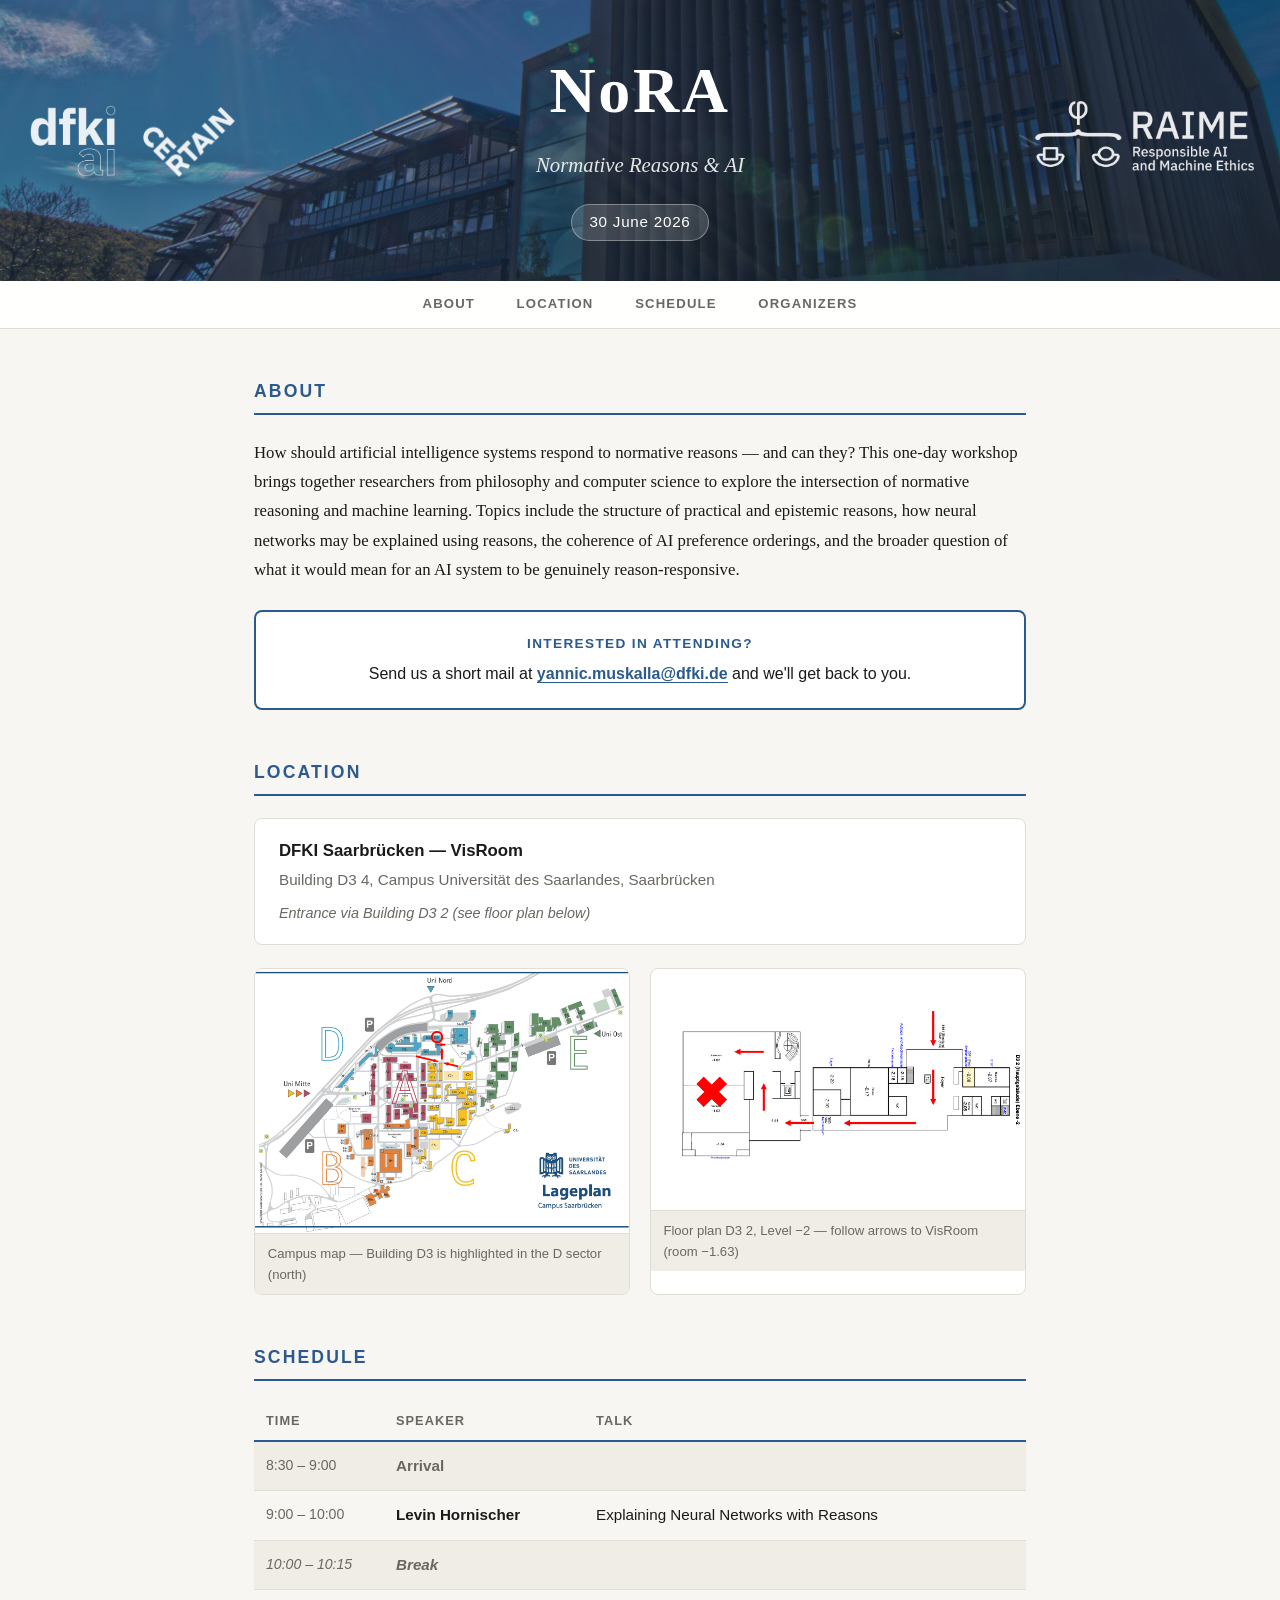
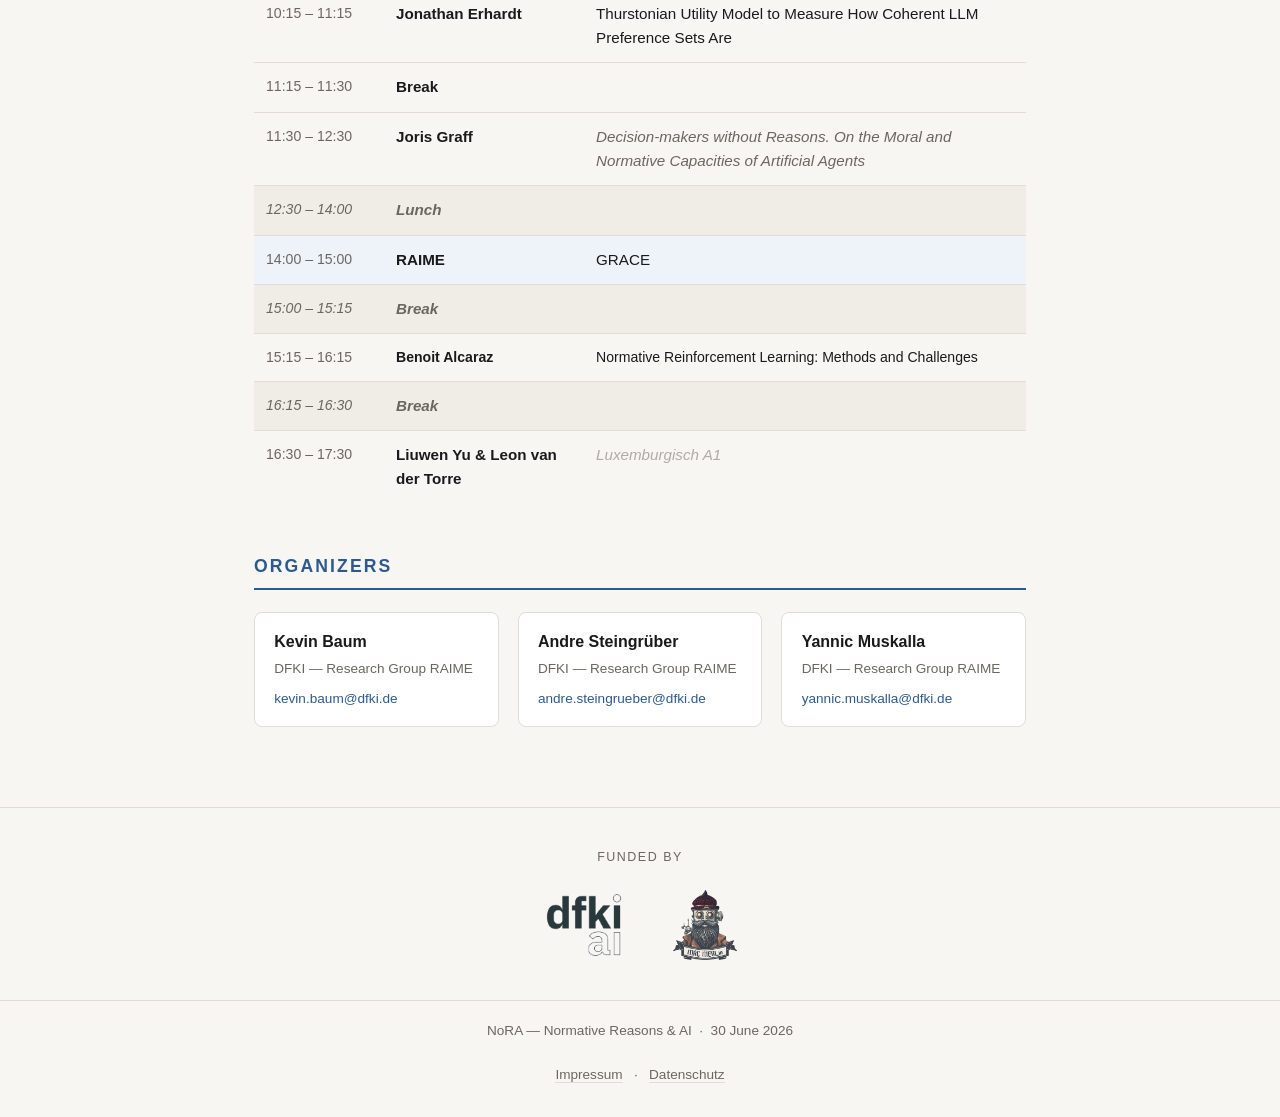
==== Nora.html @ 4bc228e4 "updated schedule" ====
<!DOCTYPE html>
<html lang="en">
<head>
  <meta charset="UTF-8" />
  <meta name="viewport" content="width=device-width, initial-scale=1.0" />
  <title>NoRA — Normative Reasons & AI</title>
  <style>
    :root {
      --bg:       #f7f6f2;
      --surface:  #ffffff;
      --border:   #e0ddd6;
      --accent:   #2d5a8e;
      --accent2:  #4a7fb5;
      --text:     #1a1a1a;
      --muted:    #6b6760;
      --break-bg: #f0ede6;
      --talk-bg:  #ffffff;
      --special-bg: #eef3f9;
    }

    * { box-sizing: border-box; margin: 0; padding: 0; }

    html, body {
      max-width: 100%;
      overflow-x: hidden;
    }

    body {
      font-family: 'Georgia', serif;
      background: var(--bg);
      color: var(--text);
      line-height: 1.6;
    }

    /* ── Header ── */
    header {
      background: linear-gradient(rgba(20,40,65,0.45), rgba(20,40,65,0.45)),
                  url('DFKI_building.jpg') center/cover no-repeat;
      color: #fff;
      padding: 2.5rem 160px;
      text-align: center;
      display: flex;
      align-items: center;
      justify-content: center;
      position: relative;
      min-height: 220px;
    }

    .header-center {
      display: flex;
      flex-direction: column;
      align-items: center;
    }

    .header-logo {
      position: absolute;
      top: 0;
      bottom: 0;
      display: flex;
      align-items: center;
    }

    .header-logo-left  { left: 1.6rem; }
    .header-logo-right { right: 1.6rem; }

    .header-logo img {
      height: 80px;
      width: auto;
      object-fit: contain;
      filter: brightness(0) invert(1);
      opacity: 0.9;
    }

    @media (max-width: 640px) {
      header { padding: 5rem 1rem 2rem; flex-direction: column; min-height: unset; }
      .header-logo { position: static; margin-bottom: 0.5rem; }
      .header-logo img { height: 44px; }
    }

    header .nora {
      font-size: clamp(2.4rem, 6vw, 4rem);
      font-weight: 700;
      letter-spacing: 0.04em;
      margin-bottom: 0.35rem;
    }

    header .subtitle {
      font-size: clamp(1rem, 2.5vw, 1.3rem);
      font-weight: 400;
      opacity: 0.88;
      font-style: italic;
    }

    header .date-badge {
      display: inline-block;
      margin-top: 1.4rem;
      background: rgba(255,255,255,0.15);
      border: 1px solid rgba(255,255,255,0.35);
      border-radius: 2rem;
      padding: 0.35rem 1.1rem;
      font-size: 0.95rem;
      letter-spacing: 0.05em;
      font-family: 'Helvetica Neue', sans-serif;
    }

    /* ── Layout ── */
    main {
      max-width: 820px;
      margin: 0 auto;
      padding: 3rem 1.5rem 5rem;
      display: flex;
      flex-direction: column;
      gap: 3rem;
    }

    /* ── Sections ── */
    section h2 {
      font-size: 1.1rem;
      font-family: 'Helvetica Neue', Arial, sans-serif;
      font-weight: 600;
      text-transform: uppercase;
      letter-spacing: 0.12em;
      color: var(--accent);
      border-bottom: 2px solid var(--accent);
      padding-bottom: 0.5rem;
      margin-bottom: 1.4rem;
    }

    /* ── Abstract ── */
    .abstract p {
      font-size: 1.05rem;
      color: var(--text);
      line-height: 1.75;
    }

    .attend-note {
      margin-top: 1.6rem;
      padding: 1.3rem 1.6rem;
      background: var(--surface);
      border: 2px solid var(--accent);
      border-radius: 8px;
      font-family: 'Helvetica Neue', Arial, sans-serif;
      color: var(--text);
      text-align: center;
    }

    .attend-note .attend-heading {
      font-size: 0.85rem;
      font-weight: 700;
      text-transform: uppercase;
      letter-spacing: 0.1em;
      color: var(--accent);
      margin-bottom: 0.4rem;
    }

    .attend-note p {
      font-size: 1rem;
      line-height: 1.6;
      color: var(--text);
    }

    .attend-note a {
      color: var(--accent);
      text-decoration: none;
      font-weight: 600;
      border-bottom: 1px solid var(--accent);
      transition: opacity 0.15s;
    }

    .attend-note a:hover { opacity: 0.7; }

    /* ── Location ── */
    .location-block {
      background: var(--surface);
      border: 1px solid var(--border);
      border-radius: 8px;
      padding: 1.2rem 1.5rem;
      font-family: 'Helvetica Neue', Arial, sans-serif;
      font-size: 1rem;
      color: var(--text);
    }

    .location-block .venue-name {
      font-weight: 600;
      font-size: 1.05rem;
    }

    .location-block .venue-detail {
      color: var(--muted);
      margin-top: 0.2rem;
      font-size: 0.95rem;
    }

    .location-block .venue-note {
      margin-top: 0.6rem;
      color: var(--muted);
      font-size: 0.9rem;
      font-style: italic;
    }

    .maps-grid {
      display: grid;
      grid-template-columns: 1fr 1fr;
      gap: 1.2rem;
      margin-top: 1.4rem;
    }

    @media (max-width: 600px) {
      .maps-grid { grid-template-columns: 1fr; }
    }

    .map-card {
      border: 1px solid var(--border);
      border-radius: 8px;
      overflow: hidden;
      background: var(--surface);
    }

    .map-card img {
      width: 100%;
      height: auto;
      display: block;
    }

    .map-card .map-caption {
      padding: 0.55rem 0.8rem;
      font-family: 'Helvetica Neue', Arial, sans-serif;
      font-size: 0.82rem;
      color: var(--muted);
      border-top: 1px solid var(--border);
      background: var(--break-bg);
    }

    .map-card img { cursor: zoom-in; }

    /* ── Lightbox ── */
    #lightbox {
      display: none;
      position: fixed;
      inset: 0;
      background: rgba(0,0,0,0.85);
      z-index: 1000;
      align-items: center;
      justify-content: center;
      cursor: zoom-out;
    }

    #lightbox.open { display: flex; }

    #lightbox img {
      max-width: 94vw;
      max-height: 92vh;
      object-fit: contain;
      border-radius: 6px;
      box-shadow: 0 8px 40px rgba(0,0,0,0.6);
      cursor: default;
    }

    #lightbox-close {
      position: fixed;
      top: 1rem;
      right: 1.2rem;
      color: #fff;
      font-size: 2rem;
      line-height: 1;
      cursor: pointer;
      user-select: none;
      opacity: 0.8;
      font-family: sans-serif;
    }

    #lightbox-close:hover { opacity: 1; }

    /* ── Schedule ── */
    .schedule-wrapper {
      overflow-x: auto;
      -webkit-overflow-scrolling: touch;
    }

    .schedule-table {
      width: 100%;
      min-width: 480px;
      border-collapse: collapse;
      font-family: 'Helvetica Neue', Arial, sans-serif;
      font-size: 0.95rem;
    }

    .schedule-table thead tr {
      border-bottom: 2px solid var(--accent);
    }

    .schedule-table thead th {
      text-align: left;
      padding: 0.5rem 0.75rem;
      font-size: 0.8rem;
      text-transform: uppercase;
      letter-spacing: 0.08em;
      color: var(--muted);
      font-weight: 600;
    }

    .schedule-table tbody tr {
      border-bottom: 1px solid var(--border);
      transition: background 0.15s;
    }

    .schedule-table tbody tr:last-child {
      border-bottom: none;
    }

    .schedule-table td {
      padding: 0.75rem 0.75rem;
      vertical-align: top;
    }

    .col-time {
      white-space: nowrap;
      color: var(--muted);
      font-size: 0.88rem;
      width: 130px;
      padding-top: 0.85rem;
    }

    .col-speaker {
      width: 200px;
      font-weight: 600;
      color: var(--text);
    }

    .col-title {
      color: var(--text);
    }

    .col-title em {
      color: var(--muted);
      font-style: italic;
    }

    /* row types */
    tr.row-arrival td   { background: var(--break-bg); color: var(--muted); }
    tr.row-break td     { background: var(--break-bg); color: var(--muted); font-style: italic; }
    tr.row-lunch td     { background: var(--break-bg); color: var(--muted); font-style: italic; }
    tr.row-special td   { background: var(--special-bg); }
    tr.row-tba .col-title em { color: #b0aca5; }

    /* ── Organizers ── */
    .organizers-grid {
      display: flex;
      gap: 1.2rem;
      flex-wrap: wrap;
    }

    .organizer-card {
      flex: 1;
      min-width: 180px;
      background: var(--surface);
      border: 1px solid var(--border);
      border-radius: 8px;
      padding: 1rem 1.2rem;
      font-family: 'Helvetica Neue', Arial, sans-serif;
    }

    .organizer-card .org-name {
      font-weight: 600;
      font-size: 1rem;
      color: var(--text);
    }

    .organizer-card .org-affiliation {
      font-size: 0.85rem;
      color: var(--muted);
      margin-top: 0.2rem;
    }

    .organizer-card .org-email {
      font-size: 0.85rem;
      margin-top: 0.5rem;
    }

    .organizer-card .org-email a {
      color: var(--accent);
      text-decoration: none;
      border-bottom: 1px solid transparent;
      transition: border-color 0.15s;
    }

    .organizer-card .org-email a:hover {
      border-color: var(--accent);
    }

    /* ── Nav ── */
    nav {
      position: sticky;
      top: 0;
      z-index: 100;
      background: rgba(255,255,255,0.92);
      backdrop-filter: blur(8px);
      border-bottom: 1px solid var(--border);
      display: flex;
      justify-content: center;
      gap: 0;
      font-family: 'Helvetica Neue', Arial, sans-serif;
      overflow-x: auto;
      -webkit-overflow-scrolling: touch;
      scrollbar-width: none;
    }

    nav::-webkit-scrollbar { display: none; }

    nav a {
      display: inline-block;
      padding: 0.75rem 1.3rem;
      font-size: 0.82rem;
      font-weight: 600;
      text-transform: uppercase;
      letter-spacing: 0.09em;
      color: var(--muted);
      text-decoration: none;
      border-bottom: 2px solid transparent;
      transition: color 0.15s, border-color 0.15s;
    }

    nav a:hover,
    nav a.active {
      color: var(--accent);
      border-bottom-color: var(--accent);
    }

    /* ── Funding ── */
    .funding {
      border-top: 1px solid var(--border);
      padding: 2.5rem 1.5rem;
      text-align: center;
      font-family: 'Helvetica Neue', Arial, sans-serif;
    }

    .funding .funding-label {
      font-size: 0.78rem;
      text-transform: uppercase;
      letter-spacing: 0.12em;
      color: var(--muted);
      margin-bottom: 1.4rem;
    }

    .funding-logos {
      display: flex;
      align-items: center;
      justify-content: center;
      gap: 3rem;
      flex-wrap: wrap;
    }

    .funding-logos img {
      height: 70px;
      width: auto;
      object-fit: contain;
      opacity: 0.85;
      transition: opacity 0.2s;
    }

    .funding-logos img:hover { opacity: 1; }

    /* ── Footer ── */
    footer {
      text-align: center;
      padding: 1.2rem 1rem 2rem;
      font-family: 'Helvetica Neue', Arial, sans-serif;
      font-size: 0.85rem;
      color: var(--muted);
      border-top: 1px solid var(--border);
    }

    footer a {
      color: var(--muted);
      text-decoration: none;
      border-bottom: 1px solid var(--border);
    }

    footer a:hover { color: var(--accent); border-color: var(--accent); }
  </style>
</head>
<body>

<header>
  <div class="header-logo header-logo-left">
    <img src="dfki_Logo_digital_black.png" alt="DFKI" />
    <img src="Certain_Logo_general.png" alt="CERTAIN" style="margin-left: 1.2rem;" />
  </div>
  <div class="header-logo header-logo-right">
    <img src="raime_logo.png" alt="RAIME — Responsible AI and Machine Ethics" />
  </div>
  <div class="header-center">
    <div class="nora">NoRA</div>
    <div class="subtitle">Normative Reasons &amp; AI</div>
    <div class="date-badge">30 June 2026</div>
  </div>
</header>

<nav>
  <a href="#about">About</a>
  <a href="#location">Location</a>
  <a href="#schedule">Schedule</a>
  <a href="#organizers">Organizers</a>
</nav>

<main>

  <!-- Abstract -->
  <section id="about" class="abstract">
    <h2>About</h2>
    <p>
      How should artificial intelligence systems respond to normative reasons — and can they? This
      one-day workshop brings together researchers from philosophy and computer science to
      explore the intersection of normative reasoning and machine learning. Topics include the
      structure of practical and epistemic reasons, how neural networks may be explained using reasons, the coherence of AI preference orderings, and the broader question
      of what it would mean for an AI system to be genuinely reason-responsive.
    </p>
    <div class="attend-note">
      <div class="attend-heading">Interested in attending?</div>
      <p>Send us a short mail at <a href="mailto:yannic.muskalla@dfki.de">yannic.muskalla@dfki.de</a> and we'll get back to you.</p>
    </div>
  </section>

  <!-- Location -->
  <section id="location">
    <h2>Location</h2>
    <div class="location-block">
      <div class="venue-name">DFKI Saarbrücken &mdash; VisRoom</div>
      <div class="venue-detail">Building D3 4, Campus Universität des Saarlandes, Saarbrücken</div>
      <div class="venue-note">Entrance via Building D3 2 (see floor plan below)</div>
    </div>

    <div class="maps-grid">
      <div class="map-card">
        <img src="Lageplan_uni.png" alt="Campus map showing Building D3" />
        <div class="map-caption">Campus map &mdash; Building D3 is highlighted in the D sector (north)</div>
      </div>
      <div class="map-card">
        <img src="Wegbeschreibung.png" alt="Floor plan of Building D3 2, Ebene -2, showing route to VisRoom" />
        <div class="map-caption">Floor plan D3 2, Level &minus;2 &mdash; follow arrows to VisRoom (room &minus;1.63)</div>
      </div>
    </div>
  </section>

  <!-- Schedule -->
  <section id="schedule">
    <h2>Schedule</h2>
    <div class="schedule-wrapper">
    <table class="schedule-table">
      <thead>
        <tr>
          <th class="col-time">Time</th>
          <th class="col-speaker">Speaker</th>
          <th class="col-title">Talk</th>
        </tr>
      </thead>
      <tbody>

        <tr class="row-arrival">
          <td class="col-time">8:30 – 9:00</td>
          <td class="col-speaker">Arrival</td>
          <td class="col-title"></td>
        </tr>

        <tr>
          <td class="col-time">9:00 – 10:00</td>
          <td class="col-speaker">Levin Hornischer</td>
          <td class="col-title">Explaining Neural Networks with Reasons</td>
        </tr>

        <tr class="row-break">
          <td class="col-time">10:00 – 10:15</td>
          <td class="col-speaker">Break</td>
          <td class="col-title"></td>
        </tr>

        <tr>
          <td class="col-time">10:15 – 11:15</td>
          <td class="col-speaker">Jonathan Erhardt</td>
          <td class="col-title">Thurstonian Utility Model to Measure How Coherent LLM Preference Sets Are</td>
        </tr>

        <tr>
          <td class="col-time">11:15 – 11:30</td>
          <td class="col-speaker">Break</td>
          <td class="col-title"></td>
        </tr>

        <tr class="rclo-timeow-tba">
          <td class="col-time">11:30 – 12:30</td>
          <td class="col-speaker">Joris Graff</td>
          <td class="col-title"><em>Decision-makers without Reasons. On the Moral and Normative Capacities of Artificial Agents</em></td>
        </tr>

        <tr class="row-lunch">
          <td class="col-time">12:30 – 14:00</td>
          <td class="col-speaker">Lunch</td>
          <td class="col-title"></td>
        </tr>

        <tr class="row-special">
          <td class="col-time">14:00 – 15:00</td>
          <td class="col-speaker">RAIME</td>
          <td class="col-title">GRACE</td>
        </tr>

        <tr class="row-break">
          <td class="col-time">15:00 – 15:15</td>
          <td class="col-speaker">Break</td>
          <td class="col-title"></td>
        </tr>

        <tr class="col-time">
          <td class="col-time">15:15 – 16:15</td>
          <td class="col-speaker">Benoit Alcaraz</td>
          <td class="col-title">Normative Reinforcement Learning: Methods and Challenges</td>
        </tr>

        <tr class="row-break">
          <td class="col-time">16:15 – 16:30</td>
          <td class="col-speaker">Break</td>
          <td class="col-title"></td>
        </tr>

        <tr class="row-tba">
          <td class="col-time">16:30 – 17:30</td>
          <td class="col-speaker">Liuwen Yu & Leon van der Torre</td>
          <td class="col-title"><em>Luxemburgisch A1</em></td>
        </tr>

      </tbody>
    </table>
    </div>
  </section>

  <!-- Organizers -->
  <section id="organizers">
    <h2>Organizers</h2>
    <div class="organizers-grid">

      <div class="organizer-card">
        <div class="org-name">Kevin Baum</div>
        <div class="org-affiliation">DFKI &mdash; Research Group RAIME</div>
        <div class="org-email"><a href="mailto:kevin.baum@dfki.de">kevin.baum@dfki.de</a></div>
      </div>

      <div class="organizer-card">
        <div class="org-name">Andre Steingrüber</div>
        <div class="org-affiliation">DFKI &mdash; Research Group RAIME</div>
        <div class="org-email"><a href="mailto:andre.steingrueber@dfki.de">andre.steingrueber@dfki.de</a></div>
      </div>

      <div class="organizer-card">
        <div class="org-name">Yannic Muskalla</div>
        <div class="org-affiliation">DFKI &mdash; Research Group RAIME</div>
        <div class="org-email"><a href="mailto:yannic.muskalla@dfki.de">yannic.muskalla@dfki.de</a></div>
      </div>

    </div>
  </section>

</main>

<div class="funding">
  <div class="funding-label">Funded by</div>
  <div class="funding-logos">
    <img src="dfki_Logo_digital_black.png" alt="DFKI" />
    <img src="macmerlin logo_logo_only.png" alt="MacMerlin" />
  </div>
</div>

<footer>
  NoRA — Normative Reasons &amp; AI &nbsp;·&nbsp; 30 June 2026
  <br /><br />
  <a href="https://www.dfki.de/web/impressum" target="_blank" rel="noopener">Impressum</a>
  &nbsp;&nbsp;·&nbsp;&nbsp;
  <a href="https://www.dfki.de/web/datenschutz" target="_blank" rel="noopener">Datenschutz</a>
</footer>

<!-- Lightbox overlay -->
<div id="lightbox">
  <span id="lightbox-close" aria-label="Close">&times;</span>
  <img id="lightbox-img" src="" alt="" />
</div>

<script>
  const lightbox = document.getElementById('lightbox');
  const lbImg    = document.getElementById('lightbox-img');

  document.querySelectorAll('.map-card img').forEach(img => {
    img.addEventListener('click', () => {
      lbImg.src = img.src;
      lbImg.alt = img.alt;
      lightbox.classList.add('open');
    });
  });

  function closeLightbox() { lightbox.classList.remove('open'); }

  document.getElementById('lightbox-close').addEventListener('click', closeLightbox);
  lightbox.addEventListener('click', e => { if (e.target === lightbox) closeLightbox(); });
  document.addEventListener('keydown', e => { if (e.key === 'Escape') closeLightbox(); });
</script>
</body>
</html>
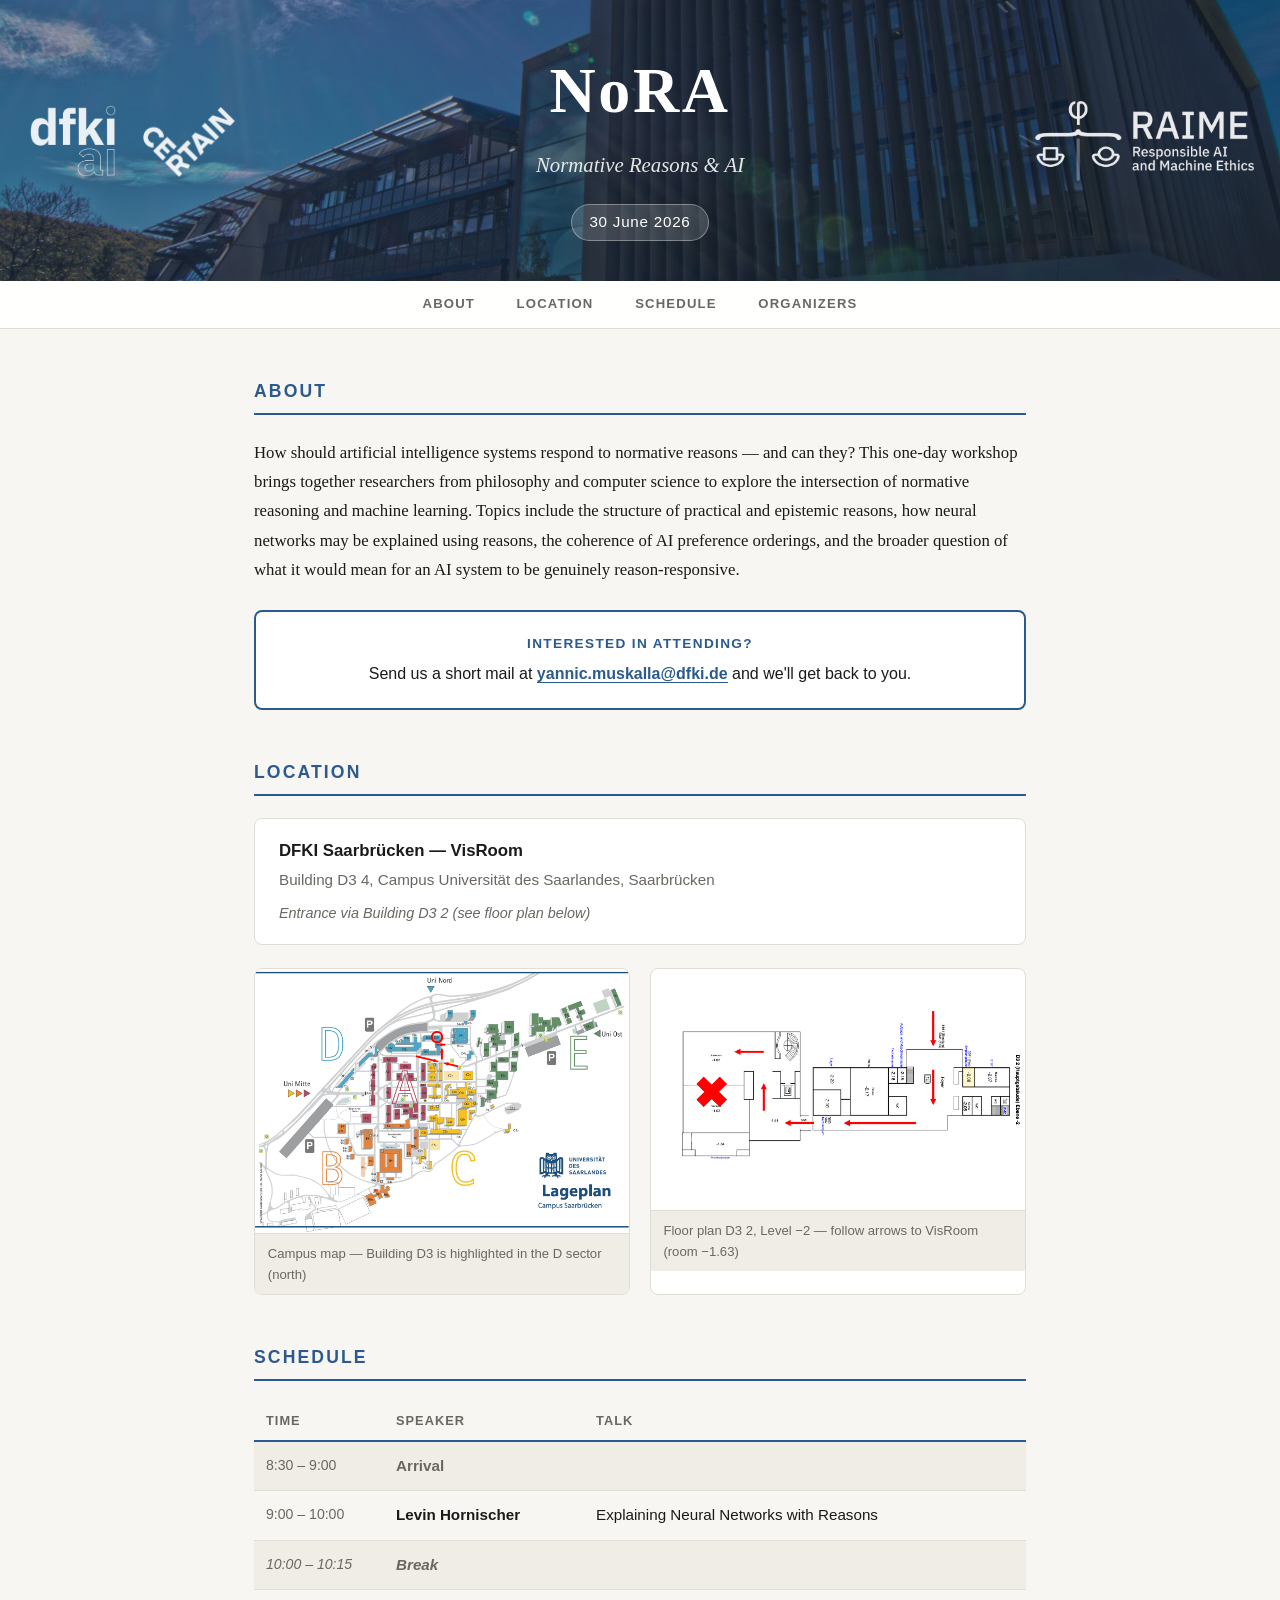
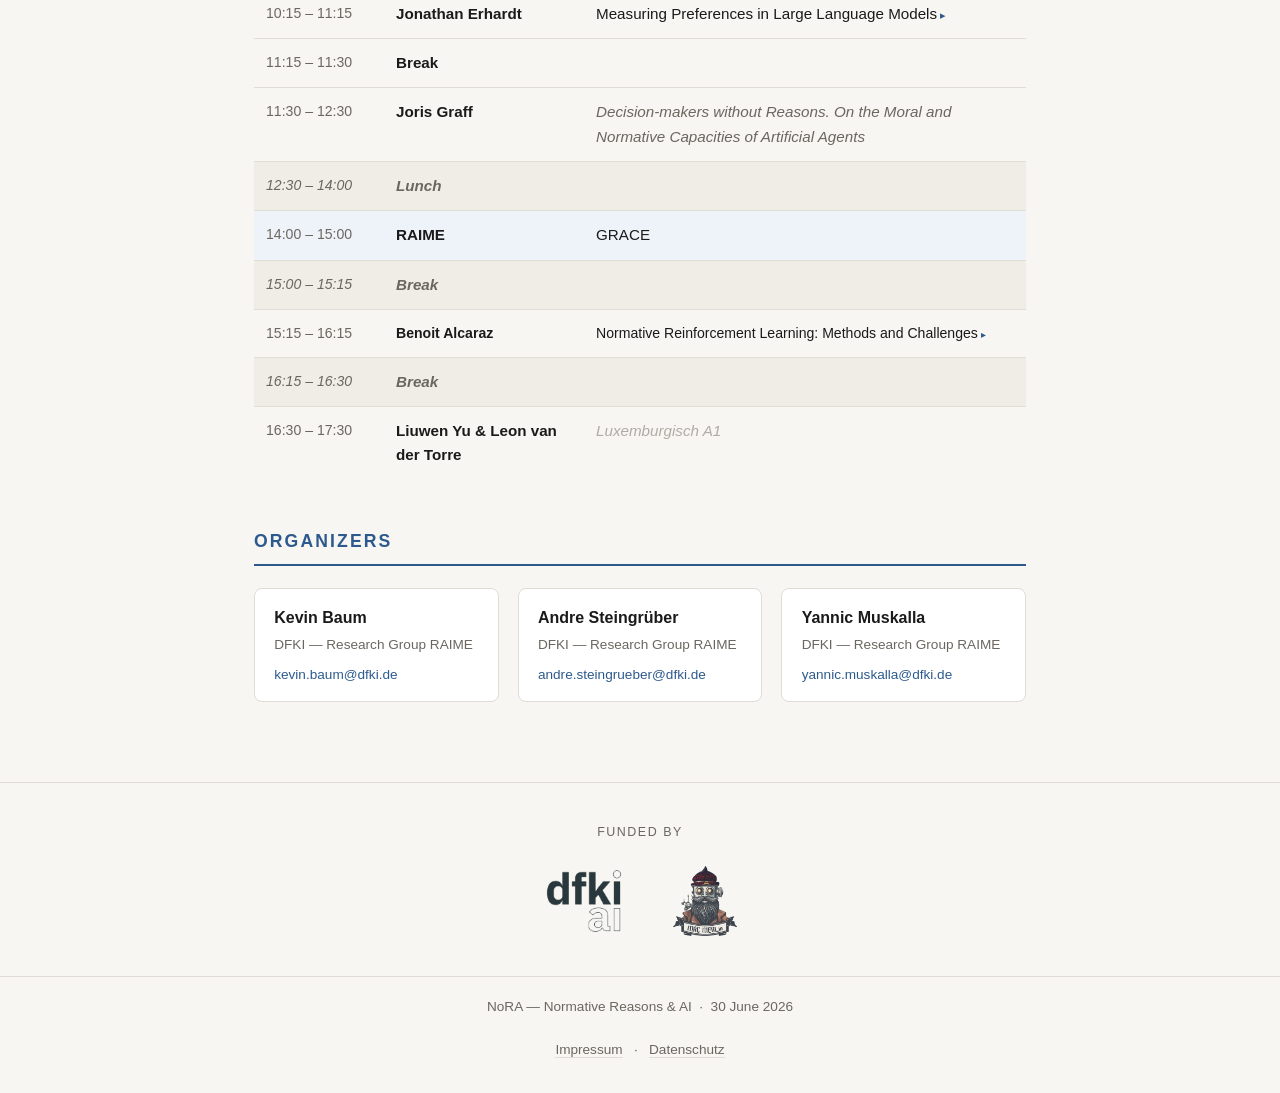
==== commit 48fb8dd2: "added abstracts + split files" ====
--- a/Nora.html
+++ b/Nora.html
@@ -4,480 +4,7 @@
   <meta charset="UTF-8" />
   <meta name="viewport" content="width=device-width, initial-scale=1.0" />
   <title>NoRA — Normative Reasons & AI</title>
-  <style>
-    :root {
-      --bg:       #f7f6f2;
-      --surface:  #ffffff;
-      --border:   #e0ddd6;
-      --accent:   #2d5a8e;
-      --accent2:  #4a7fb5;
-      --text:     #1a1a1a;
-      --muted:    #6b6760;
-      --break-bg: #f0ede6;
-      --talk-bg:  #ffffff;
-      --special-bg: #eef3f9;
-    }
-
-    * { box-sizing: border-box; margin: 0; padding: 0; }
-
-    html, body {
-      max-width: 100%;
-      overflow-x: hidden;
-    }
-
-    body {
-      font-family: 'Georgia', serif;
-      background: var(--bg);
-      color: var(--text);
-      line-height: 1.6;
-    }
-
-    /* ── Header ── */
-    header {
-      background: linear-gradient(rgba(20,40,65,0.45), rgba(20,40,65,0.45)),
-                  url('DFKI_building.jpg') center/cover no-repeat;
-      color: #fff;
-      padding: 2.5rem 160px;
-      text-align: center;
-      display: flex;
-      align-items: center;
-      justify-content: center;
-      position: relative;
-      min-height: 220px;
-    }
-
-    .header-center {
-      display: flex;
-      flex-direction: column;
-      align-items: center;
-    }
-
-    .header-logo {
-      position: absolute;
-      top: 0;
-      bottom: 0;
-      display: flex;
-      align-items: center;
-    }
-
-    .header-logo-left  { left: 1.6rem; }
-    .header-logo-right { right: 1.6rem; }
-
-    .header-logo img {
-      height: 80px;
-      width: auto;
-      object-fit: contain;
-      filter: brightness(0) invert(1);
-      opacity: 0.9;
-    }
-
-    @media (max-width: 640px) {
-      header { padding: 5rem 1rem 2rem; flex-direction: column; min-height: unset; }
-      .header-logo { position: static; margin-bottom: 0.5rem; }
-      .header-logo img { height: 44px; }
-    }
-
-    header .nora {
-      font-size: clamp(2.4rem, 6vw, 4rem);
-      font-weight: 700;
-      letter-spacing: 0.04em;
-      margin-bottom: 0.35rem;
-    }
-
-    header .subtitle {
-      font-size: clamp(1rem, 2.5vw, 1.3rem);
-      font-weight: 400;
-      opacity: 0.88;
-      font-style: italic;
-    }
-
-    header .date-badge {
-      display: inline-block;
-      margin-top: 1.4rem;
-      background: rgba(255,255,255,0.15);
-      border: 1px solid rgba(255,255,255,0.35);
-      border-radius: 2rem;
-      padding: 0.35rem 1.1rem;
-      font-size: 0.95rem;
-      letter-spacing: 0.05em;
-      font-family: 'Helvetica Neue', sans-serif;
-    }
-
-    /* ── Layout ── */
-    main {
-      max-width: 820px;
-      margin: 0 auto;
-      padding: 3rem 1.5rem 5rem;
-      display: flex;
-      flex-direction: column;
-      gap: 3rem;
-    }
-
-    /* ── Sections ── */
-    section h2 {
-      font-size: 1.1rem;
-      font-family: 'Helvetica Neue', Arial, sans-serif;
-      font-weight: 600;
-      text-transform: uppercase;
-      letter-spacing: 0.12em;
-      color: var(--accent);
-      border-bottom: 2px solid var(--accent);
-      padding-bottom: 0.5rem;
-      margin-bottom: 1.4rem;
-    }
-
-    /* ── Abstract ── */
-    .abstract p {
-      font-size: 1.05rem;
-      color: var(--text);
-      line-height: 1.75;
-    }
-
-    .attend-note {
-      margin-top: 1.6rem;
-      padding: 1.3rem 1.6rem;
-      background: var(--surface);
-      border: 2px solid var(--accent);
-      border-radius: 8px;
-      font-family: 'Helvetica Neue', Arial, sans-serif;
-      color: var(--text);
-      text-align: center;
-    }
-
-    .attend-note .attend-heading {
-      font-size: 0.85rem;
-      font-weight: 700;
-      text-transform: uppercase;
-      letter-spacing: 0.1em;
-      color: var(--accent);
-      margin-bottom: 0.4rem;
-    }
-
-    .attend-note p {
-      font-size: 1rem;
-      line-height: 1.6;
-      color: var(--text);
-    }
-
-    .attend-note a {
-      color: var(--accent);
-      text-decoration: none;
-      font-weight: 600;
-      border-bottom: 1px solid var(--accent);
-      transition: opacity 0.15s;
-    }
-
-    .attend-note a:hover { opacity: 0.7; }
-
-    /* ── Location ── */
-    .location-block {
-      background: var(--surface);
-      border: 1px solid var(--border);
-      border-radius: 8px;
-      padding: 1.2rem 1.5rem;
-      font-family: 'Helvetica Neue', Arial, sans-serif;
-      font-size: 1rem;
-      color: var(--text);
-    }
-
-    .location-block .venue-name {
-      font-weight: 600;
-      font-size: 1.05rem;
-    }
-
-    .location-block .venue-detail {
-      color: var(--muted);
-      margin-top: 0.2rem;
-      font-size: 0.95rem;
-    }
-
-    .location-block .venue-note {
-      margin-top: 0.6rem;
-      color: var(--muted);
-      font-size: 0.9rem;
-      font-style: italic;
-    }
-
-    .maps-grid {
-      display: grid;
-      grid-template-columns: 1fr 1fr;
-      gap: 1.2rem;
-      margin-top: 1.4rem;
-    }
-
-    @media (max-width: 600px) {
-      .maps-grid { grid-template-columns: 1fr; }
-    }
-
-    .map-card {
-      border: 1px solid var(--border);
-      border-radius: 8px;
-      overflow: hidden;
-      background: var(--surface);
-    }
-
-    .map-card img {
-      width: 100%;
-      height: auto;
-      display: block;
-    }
-
-    .map-card .map-caption {
-      padding: 0.55rem 0.8rem;
-      font-family: 'Helvetica Neue', Arial, sans-serif;
-      font-size: 0.82rem;
-      color: var(--muted);
-      border-top: 1px solid var(--border);
-      background: var(--break-bg);
-    }
-
-    .map-card img { cursor: zoom-in; }
-
-    /* ── Lightbox ── */
-    #lightbox {
-      display: none;
-      position: fixed;
-      inset: 0;
-      background: rgba(0,0,0,0.85);
-      z-index: 1000;
-      align-items: center;
-      justify-content: center;
-      cursor: zoom-out;
-    }
-
-    #lightbox.open { display: flex; }
-
-    #lightbox img {
-      max-width: 94vw;
-      max-height: 92vh;
-      object-fit: contain;
-      border-radius: 6px;
-      box-shadow: 0 8px 40px rgba(0,0,0,0.6);
-      cursor: default;
-    }
-
-    #lightbox-close {
-      position: fixed;
-      top: 1rem;
-      right: 1.2rem;
-      color: #fff;
-      font-size: 2rem;
-      line-height: 1;
-      cursor: pointer;
-      user-select: none;
-      opacity: 0.8;
-      font-family: sans-serif;
-    }
-
-    #lightbox-close:hover { opacity: 1; }
-
-    /* ── Schedule ── */
-    .schedule-wrapper {
-      overflow-x: auto;
-      -webkit-overflow-scrolling: touch;
-    }
-
-    .schedule-table {
-      width: 100%;
-      min-width: 480px;
-      border-collapse: collapse;
-      font-family: 'Helvetica Neue', Arial, sans-serif;
-      font-size: 0.95rem;
-    }
-
-    .schedule-table thead tr {
-      border-bottom: 2px solid var(--accent);
-    }
-
-    .schedule-table thead th {
-      text-align: left;
-      padding: 0.5rem 0.75rem;
-      font-size: 0.8rem;
-      text-transform: uppercase;
-      letter-spacing: 0.08em;
-      color: var(--muted);
-      font-weight: 600;
-    }
-
-    .schedule-table tbody tr {
-      border-bottom: 1px solid var(--border);
-      transition: background 0.15s;
-    }
-
-    .schedule-table tbody tr:last-child {
-      border-bottom: none;
-    }
-
-    .schedule-table td {
-      padding: 0.75rem 0.75rem;
-      vertical-align: top;
-    }
-
-    .col-time {
-      white-space: nowrap;
-      color: var(--muted);
-      font-size: 0.88rem;
-      width: 130px;
-      padding-top: 0.85rem;
-    }
-
-    .col-speaker {
-      width: 200px;
-      font-weight: 600;
-      color: var(--text);
-    }
-
-    .col-title {
-      color: var(--text);
-    }
-
-    .col-title em {
-      color: var(--muted);
-      font-style: italic;
-    }
-
-    /* row types */
-    tr.row-arrival td   { background: var(--break-bg); color: var(--muted); }
-    tr.row-break td     { background: var(--break-bg); color: var(--muted); font-style: italic; }
-    tr.row-lunch td     { background: var(--break-bg); color: var(--muted); font-style: italic; }
-    tr.row-special td   { background: var(--special-bg); }
-    tr.row-tba .col-title em { color: #b0aca5; }
-
-    /* ── Organizers ── */
-    .organizers-grid {
-      display: flex;
-      gap: 1.2rem;
-      flex-wrap: wrap;
-    }
-
-    .organizer-card {
-      flex: 1;
-      min-width: 180px;
-      background: var(--surface);
-      border: 1px solid var(--border);
-      border-radius: 8px;
-      padding: 1rem 1.2rem;
-      font-family: 'Helvetica Neue', Arial, sans-serif;
-    }
-
-    .organizer-card .org-name {
-      font-weight: 600;
-      font-size: 1rem;
-      color: var(--text);
-    }
-
-    .organizer-card .org-affiliation {
-      font-size: 0.85rem;
-      color: var(--muted);
-      margin-top: 0.2rem;
-    }
-
-    .organizer-card .org-email {
-      font-size: 0.85rem;
-      margin-top: 0.5rem;
-    }
-
-    .organizer-card .org-email a {
-      color: var(--accent);
-      text-decoration: none;
-      border-bottom: 1px solid transparent;
-      transition: border-color 0.15s;
-    }
-
-    .organizer-card .org-email a:hover {
-      border-color: var(--accent);
-    }
-
-    /* ── Nav ── */
-    nav {
-      position: sticky;
-      top: 0;
-      z-index: 100;
-      background: rgba(255,255,255,0.92);
-      backdrop-filter: blur(8px);
-      border-bottom: 1px solid var(--border);
-      display: flex;
-      justify-content: center;
-      gap: 0;
-      font-family: 'Helvetica Neue', Arial, sans-serif;
-      overflow-x: auto;
-      -webkit-overflow-scrolling: touch;
-      scrollbar-width: none;
-    }
-
-    nav::-webkit-scrollbar { display: none; }
-
-    nav a {
-      display: inline-block;
-      padding: 0.75rem 1.3rem;
-      font-size: 0.82rem;
-      font-weight: 600;
-      text-transform: uppercase;
-      letter-spacing: 0.09em;
-      color: var(--muted);
-      text-decoration: none;
-      border-bottom: 2px solid transparent;
-      transition: color 0.15s, border-color 0.15s;
-    }
-
-    nav a:hover,
-    nav a.active {
-      color: var(--accent);
-      border-bottom-color: var(--accent);
-    }
-
-    /* ── Funding ── */
-    .funding {
-      border-top: 1px solid var(--border);
-      padding: 2.5rem 1.5rem;
-      text-align: center;
-      font-family: 'Helvetica Neue', Arial, sans-serif;
-    }
-
-    .funding .funding-label {
-      font-size: 0.78rem;
-      text-transform: uppercase;
-      letter-spacing: 0.12em;
-      color: var(--muted);
-      margin-bottom: 1.4rem;
-    }
-
-    .funding-logos {
-      display: flex;
-      align-items: center;
-      justify-content: center;
-      gap: 3rem;
-      flex-wrap: wrap;
-    }
-
-    .funding-logos img {
-      height: 70px;
-      width: auto;
-      object-fit: contain;
-      opacity: 0.85;
-      transition: opacity 0.2s;
-    }
-
-    .funding-logos img:hover { opacity: 1; }
-
-    /* ── Footer ── */
-    footer {
-      text-align: center;
-      padding: 1.2rem 1rem 2rem;
-      font-family: 'Helvetica Neue', Arial, sans-serif;
-      font-size: 0.85rem;
-      color: var(--muted);
-      border-top: 1px solid var(--border);
-    }
-
-    footer a {
-      color: var(--muted);
-      text-decoration: none;
-      border-bottom: 1px solid var(--border);
-    }
-
-    footer a:hover { color: var(--accent); border-color: var(--accent); }
-  </style>
+  <link rel="stylesheet" href="style.css" />
 </head>
 <body>
 
@@ -577,7 +104,14 @@
         <tr>
           <td class="col-time">10:15 – 11:15</td>
           <td class="col-speaker">Jonathan Erhardt</td>
-          <td class="col-title">Thurstonian Utility Model to Measure How Coherent LLM Preference Sets Are</td>
+          <td class="col-title"><span class="has-abstract" data-abstract="abstract-erhardt">Measuring Preferences in Large Language Models</span></td>
+        </tr>
+        <tr id="abstract-erhardt" class="abstract-row">
+          <td colspan="3"><div class="abstract-inner">
+            <p>As large language models (LLMs) and related AI systems grow more agentic, understanding and predicting their behavior becomes increasingly important.</p>
+            <p>One approach to understanding LLMs is propositional interpretability: assigning preferences and beliefs to LLMs to predict and understand their behavior. Recent research attempts to measure LLM preferences and argues that LLMs form partially coherent utility functions. However, these studies have been criticized because the stated preferences of LLMs are highly dependent on the order of presented outcomes when prompting. This casts doubt on both the validity and the reliability of the methodology used.</p>
+            <p>We introduce a novel methodology to address the issue of order dependence. First, we use the difference in the probabilities of the choice tokens as a proxy for the LLM's cardinal preference strength difference between the options presented. Second, we offer a third option, 'I am indifferent,' alongside the two main options. We show that ordering effects disappear almost entirely for strong preference differences between outcomes and dominate only in cases of weak preference differences. Moreover, in the latter case, LLMs assign the highest token probability to the 'I am indifferent' option if it is available. These findings provide some evidence that LLMs indeed form coherent utility functions and that the previously noted issues were due to methodological shortcomings in measuring preferences.</p>
+          </div></td>
         </tr>
 
         <tr>
@@ -613,7 +147,13 @@
         <tr class="col-time">
           <td class="col-time">15:15 – 16:15</td>
           <td class="col-speaker">Benoit Alcaraz</td>
-          <td class="col-title">Normative Reinforcement Learning: Methods and Challenges</td>
+          <td class="col-title"><span class="has-abstract" data-abstract="abstract-alcaraz">Normative Reinforcement Learning: Methods and Challenges</span></td>
+        </tr>
+        <tr id="abstract-alcaraz" class="abstract-row">
+          <td colspan="3"><div class="abstract-inner">
+            <p>In today's world, the development of models and architecture for normative agents is crucial to ensure both safety and well-functioning of the infrastructures. In recent years, interest in the field of normative reinforcement learning, more specifically in model-free setups, has grown. This is due to the fact that model-free RL algorithms are now frequently appearing in real-life deployed systems that interact among humans. By nature, these systems are not predictable, as their behaviour is not hard-coded.</p>
+            <p>In this talk, we will see two different paradigms to normative reinforcement learning. We will discuss key challenges for each approach, and our attempts at addressing them. More specifically, the use of lexicographic and balancing approaches, the phenomenon of norm avoidance, and the necessity for implementing normative profiles.</p>
+          </div></td>
         </tr>
 
         <tr class="row-break">
@@ -683,23 +223,6 @@
   <img id="lightbox-img" src="" alt="" />
 </div>
 
-<script>
-  const lightbox = document.getElementById('lightbox');
-  const lbImg    = document.getElementById('lightbox-img');
-
-  document.querySelectorAll('.map-card img').forEach(img => {
-    img.addEventListener('click', () => {
-      lbImg.src = img.src;
-      lbImg.alt = img.alt;
-      lightbox.classList.add('open');
-    });
-  });
-
-  function closeLightbox() { lightbox.classList.remove('open'); }
-
-  document.getElementById('lightbox-close').addEventListener('click', closeLightbox);
-  lightbox.addEventListener('click', e => { if (e.target === lightbox) closeLightbox(); });
-  document.addEventListener('keydown', e => { if (e.key === 'Escape') closeLightbox(); });
-</script>
+<script src="script.js"></script>
 </body>
 </html>
--- a/style.css
+++ b/style.css
@@ -0,0 +1,500 @@
+:root {
+  --bg:       #f7f6f2;
+  --surface:  #ffffff;
+  --border:   #e0ddd6;
+  --accent:   #2d5a8e;
+  --accent2:  #4a7fb5;
+  --text:     #1a1a1a;
+  --muted:    #6b6760;
+  --break-bg: #f0ede6;
+  --talk-bg:  #ffffff;
+  --special-bg: #eef3f9;
+}
+
+* { box-sizing: border-box; margin: 0; padding: 0; }
+
+html, body {
+  max-width: 100%;
+  overflow-x: hidden;
+}
+
+body {
+  font-family: 'Georgia', serif;
+  background: var(--bg);
+  color: var(--text);
+  line-height: 1.6;
+}
+
+/* ── Header ── */
+header {
+  background: linear-gradient(rgba(20,40,65,0.45), rgba(20,40,65,0.45)),
+              url('DFKI_building.jpg') center/cover no-repeat;
+  color: #fff;
+  padding: 2.5rem 160px;
+  text-align: center;
+  display: flex;
+  align-items: center;
+  justify-content: center;
+  position: relative;
+  min-height: 220px;
+}
+
+.header-center {
+  display: flex;
+  flex-direction: column;
+  align-items: center;
+}
+
+.header-logo {
+  position: absolute;
+  top: 0;
+  bottom: 0;
+  display: flex;
+  align-items: center;
+}
+
+.header-logo-left  { left: 1.6rem; }
+.header-logo-right { right: 1.6rem; }
+
+.header-logo img {
+  height: 80px;
+  width: auto;
+  object-fit: contain;
+  filter: brightness(0) invert(1);
+  opacity: 0.9;
+}
+
+@media (max-width: 640px) {
+  header { padding: 5rem 1rem 2rem; flex-direction: column; min-height: unset; }
+  .header-logo { position: static; margin-bottom: 0.5rem; }
+  .header-logo img { height: 44px; }
+}
+
+header .nora {
+  font-size: clamp(2.4rem, 6vw, 4rem);
+  font-weight: 700;
+  letter-spacing: 0.04em;
+  margin-bottom: 0.35rem;
+}
+
+header .subtitle {
+  font-size: clamp(1rem, 2.5vw, 1.3rem);
+  font-weight: 400;
+  opacity: 0.88;
+  font-style: italic;
+}
+
+header .date-badge {
+  display: inline-block;
+  margin-top: 1.4rem;
+  background: rgba(255,255,255,0.15);
+  border: 1px solid rgba(255,255,255,0.35);
+  border-radius: 2rem;
+  padding: 0.35rem 1.1rem;
+  font-size: 0.95rem;
+  letter-spacing: 0.05em;
+  font-family: 'Helvetica Neue', sans-serif;
+}
+
+/* ── Nav ── */
+nav {
+  position: sticky;
+  top: 0;
+  z-index: 100;
+  background: rgba(255,255,255,0.92);
+  backdrop-filter: blur(8px);
+  border-bottom: 1px solid var(--border);
+  display: flex;
+  justify-content: center;
+  gap: 0;
+  font-family: 'Helvetica Neue', Arial, sans-serif;
+  overflow-x: auto;
+  -webkit-overflow-scrolling: touch;
+  scrollbar-width: none;
+}
+
+nav::-webkit-scrollbar { display: none; }
+
+nav a {
+  display: inline-block;
+  padding: 0.75rem 1.3rem;
+  font-size: 0.82rem;
+  font-weight: 600;
+  text-transform: uppercase;
+  letter-spacing: 0.09em;
+  color: var(--muted);
+  text-decoration: none;
+  border-bottom: 2px solid transparent;
+  transition: color 0.15s, border-color 0.15s;
+}
+
+nav a:hover,
+nav a.active {
+  color: var(--accent);
+  border-bottom-color: var(--accent);
+}
+
+/* ── Layout ── */
+main {
+  max-width: 820px;
+  margin: 0 auto;
+  padding: 3rem 1.5rem 5rem;
+  display: flex;
+  flex-direction: column;
+  gap: 3rem;
+}
+
+/* ── Sections ── */
+section h2 {
+  font-size: 1.1rem;
+  font-family: 'Helvetica Neue', Arial, sans-serif;
+  font-weight: 600;
+  text-transform: uppercase;
+  letter-spacing: 0.12em;
+  color: var(--accent);
+  border-bottom: 2px solid var(--accent);
+  padding-bottom: 0.5rem;
+  margin-bottom: 1.4rem;
+}
+
+/* ── About ── */
+.abstract p {
+  font-size: 1.05rem;
+  color: var(--text);
+  line-height: 1.75;
+}
+
+.attend-note {
+  margin-top: 1.6rem;
+  padding: 1.3rem 1.6rem;
+  background: var(--surface);
+  border: 2px solid var(--accent);
+  border-radius: 8px;
+  font-family: 'Helvetica Neue', Arial, sans-serif;
+  color: var(--text);
+  text-align: center;
+}
+
+.attend-note .attend-heading {
+  font-size: 0.85rem;
+  font-weight: 700;
+  text-transform: uppercase;
+  letter-spacing: 0.1em;
+  color: var(--accent);
+  margin-bottom: 0.4rem;
+}
+
+.attend-note p {
+  font-size: 1rem;
+  line-height: 1.6;
+  color: var(--text);
+}
+
+.attend-note a {
+  color: var(--accent);
+  text-decoration: none;
+  font-weight: 600;
+  border-bottom: 1px solid var(--accent);
+  transition: opacity 0.15s;
+}
+
+.attend-note a:hover { opacity: 0.7; }
+
+/* ── Location ── */
+.location-block {
+  background: var(--surface);
+  border: 1px solid var(--border);
+  border-radius: 8px;
+  padding: 1.2rem 1.5rem;
+  font-family: 'Helvetica Neue', Arial, sans-serif;
+  font-size: 1rem;
+  color: var(--text);
+}
+
+.location-block .venue-name {
+  font-weight: 600;
+  font-size: 1.05rem;
+}
+
+.location-block .venue-detail {
+  color: var(--muted);
+  margin-top: 0.2rem;
+  font-size: 0.95rem;
+}
+
+.location-block .venue-note {
+  margin-top: 0.6rem;
+  color: var(--muted);
+  font-size: 0.9rem;
+  font-style: italic;
+}
+
+.maps-grid {
+  display: grid;
+  grid-template-columns: 1fr 1fr;
+  gap: 1.2rem;
+  margin-top: 1.4rem;
+}
+
+@media (max-width: 600px) {
+  .maps-grid { grid-template-columns: 1fr; }
+}
+
+.map-card {
+  border: 1px solid var(--border);
+  border-radius: 8px;
+  overflow: hidden;
+  background: var(--surface);
+}
+
+.map-card img {
+  width: 100%;
+  height: auto;
+  display: block;
+  cursor: zoom-in;
+}
+
+.map-card .map-caption {
+  padding: 0.55rem 0.8rem;
+  font-family: 'Helvetica Neue', Arial, sans-serif;
+  font-size: 0.82rem;
+  color: var(--muted);
+  border-top: 1px solid var(--border);
+  background: var(--break-bg);
+}
+
+/* ── Lightbox ── */
+#lightbox {
+  display: none;
+  position: fixed;
+  inset: 0;
+  background: rgba(0,0,0,0.85);
+  z-index: 1000;
+  align-items: center;
+  justify-content: center;
+  cursor: zoom-out;
+}
+
+#lightbox.open { display: flex; }
+
+#lightbox img {
+  max-width: 94vw;
+  max-height: 92vh;
+  object-fit: contain;
+  border-radius: 6px;
+  box-shadow: 0 8px 40px rgba(0,0,0,0.6);
+  cursor: default;
+}
+
+#lightbox-close {
+  position: fixed;
+  top: 1rem;
+  right: 1.2rem;
+  color: #fff;
+  font-size: 2rem;
+  line-height: 1;
+  cursor: pointer;
+  user-select: none;
+  opacity: 0.8;
+  font-family: sans-serif;
+}
+
+#lightbox-close:hover { opacity: 1; }
+
+/* ── Schedule ── */
+.schedule-wrapper {
+  overflow-x: auto;
+  -webkit-overflow-scrolling: touch;
+}
+
+.schedule-table {
+  width: 100%;
+  min-width: 480px;
+  border-collapse: collapse;
+  font-family: 'Helvetica Neue', Arial, sans-serif;
+  font-size: 0.95rem;
+}
+
+.schedule-table thead tr {
+  border-bottom: 2px solid var(--accent);
+}
+
+.schedule-table thead th {
+  text-align: left;
+  padding: 0.5rem 0.75rem;
+  font-size: 0.8rem;
+  text-transform: uppercase;
+  letter-spacing: 0.08em;
+  color: var(--muted);
+  font-weight: 600;
+}
+
+.schedule-table tbody tr {
+  border-bottom: 1px solid var(--border);
+  transition: background 0.15s;
+}
+
+.schedule-table tbody tr:last-child {
+  border-bottom: none;
+}
+
+.schedule-table td {
+  padding: 0.75rem 0.75rem;
+  vertical-align: top;
+}
+
+.col-time {
+  white-space: nowrap;
+  color: var(--muted);
+  font-size: 0.88rem;
+  width: 130px;
+  padding-top: 0.85rem;
+}
+
+.col-speaker {
+  width: 200px;
+  font-weight: 600;
+  color: var(--text);
+}
+
+.col-title { color: var(--text); }
+
+.col-title em {
+  color: var(--muted);
+  font-style: italic;
+}
+
+/* row types */
+tr.row-arrival td   { background: var(--break-bg); color: var(--muted); }
+tr.row-break td     { background: var(--break-bg); color: var(--muted); font-style: italic; }
+tr.row-lunch td     { background: var(--break-bg); color: var(--muted); font-style: italic; }
+tr.row-special td   { background: var(--special-bg); }
+tr.row-tba .col-title em { color: #b0aca5; }
+
+/* ── Collapsible abstracts ── */
+.has-abstract { cursor: pointer; }
+
+.has-abstract::after {
+  content: ' ▸';
+  font-size: 0.7em;
+  color: var(--accent);
+}
+
+.has-abstract.open::after { content: ' ▾'; }
+
+.has-abstract:hover { color: var(--accent); }
+
+.abstract-row { display: none; }
+.abstract-row.open { display: table-row; }
+
+.abstract-row td {
+  padding: 0 0.75rem 0.9rem;
+  background: var(--surface);
+}
+
+.abstract-row .abstract-inner {
+  padding: 0.8rem 1rem;
+  background: var(--break-bg);
+  border-left: 3px solid var(--accent);
+  border-radius: 0 4px 4px 0;
+  font-size: 0.88rem;
+  line-height: 1.65;
+  color: var(--muted);
+}
+
+.abstract-row .abstract-inner p + p { margin-top: 0.6rem; }
+
+/* ── Organizers ── */
+.organizers-grid {
+  display: flex;
+  gap: 1.2rem;
+  flex-wrap: wrap;
+}
+
+.organizer-card {
+  flex: 1;
+  min-width: 180px;
+  background: var(--surface);
+  border: 1px solid var(--border);
+  border-radius: 8px;
+  padding: 1rem 1.2rem;
+  font-family: 'Helvetica Neue', Arial, sans-serif;
+}
+
+.organizer-card .org-name {
+  font-weight: 600;
+  font-size: 1rem;
+  color: var(--text);
+}
+
+.organizer-card .org-affiliation {
+  font-size: 0.85rem;
+  color: var(--muted);
+  margin-top: 0.2rem;
+}
+
+.organizer-card .org-email {
+  font-size: 0.85rem;
+  margin-top: 0.5rem;
+}
+
+.organizer-card .org-email a {
+  color: var(--accent);
+  text-decoration: none;
+  border-bottom: 1px solid transparent;
+  transition: border-color 0.15s;
+}
+
+.organizer-card .org-email a:hover { border-color: var(--accent); }
+
+/* ── Funding ── */
+.funding {
+  border-top: 1px solid var(--border);
+  padding: 2.5rem 1.5rem;
+  text-align: center;
+  font-family: 'Helvetica Neue', Arial, sans-serif;
+}
+
+.funding .funding-label {
+  font-size: 0.78rem;
+  text-transform: uppercase;
+  letter-spacing: 0.12em;
+  color: var(--muted);
+  margin-bottom: 1.4rem;
+}
+
+.funding-logos {
+  display: flex;
+  align-items: center;
+  justify-content: center;
+  gap: 3rem;
+  flex-wrap: wrap;
+}
+
+.funding-logos img {
+  height: 70px;
+  width: auto;
+  object-fit: contain;
+  opacity: 0.85;
+  transition: opacity 0.2s;
+}
+
+.funding-logos img:hover { opacity: 1; }
+
+/* ── Footer ── */
+footer {
+  text-align: center;
+  padding: 1.2rem 1rem 2rem;
+  font-family: 'Helvetica Neue', Arial, sans-serif;
+  font-size: 0.85rem;
+  color: var(--muted);
+  border-top: 1px solid var(--border);
+}
+
+footer a {
+  color: var(--muted);
+  text-decoration: none;
+  border-bottom: 1px solid var(--border);
+}
+
+footer a:hover { color: var(--accent); border-color: var(--accent); }
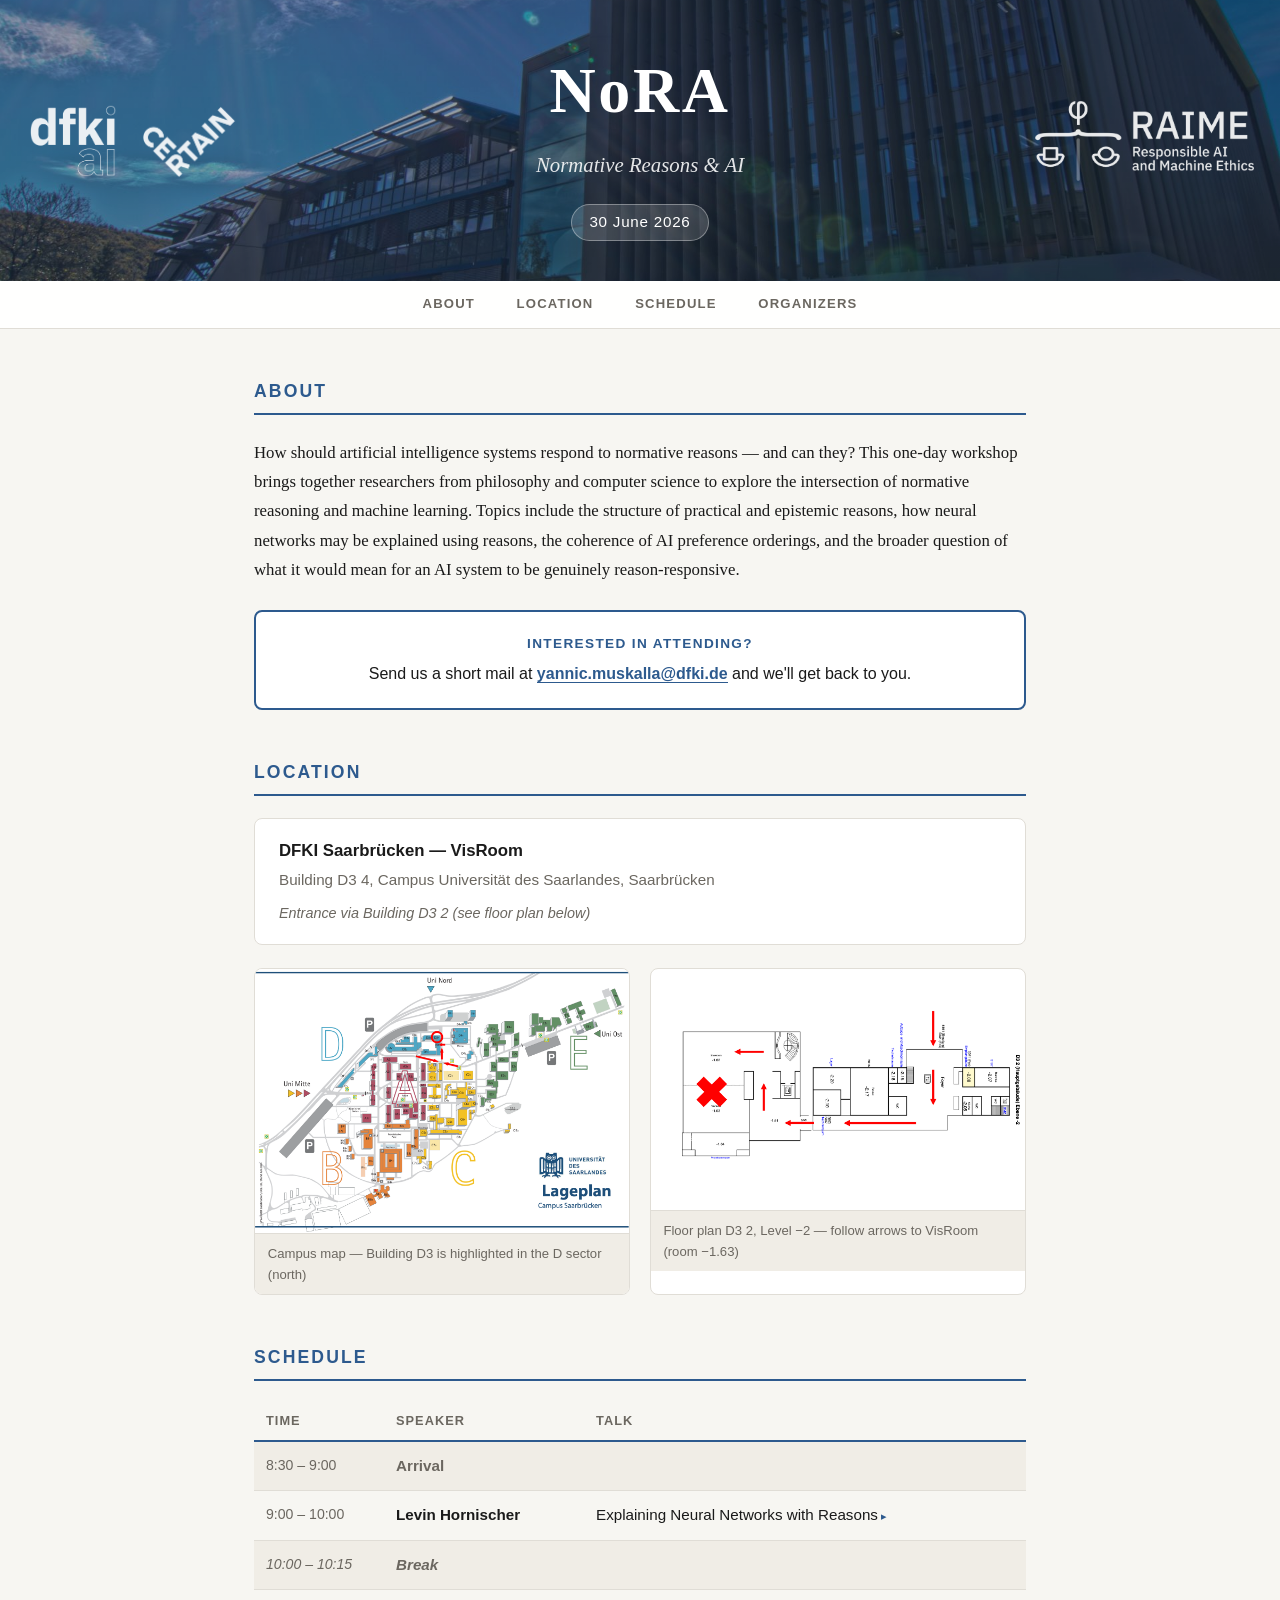
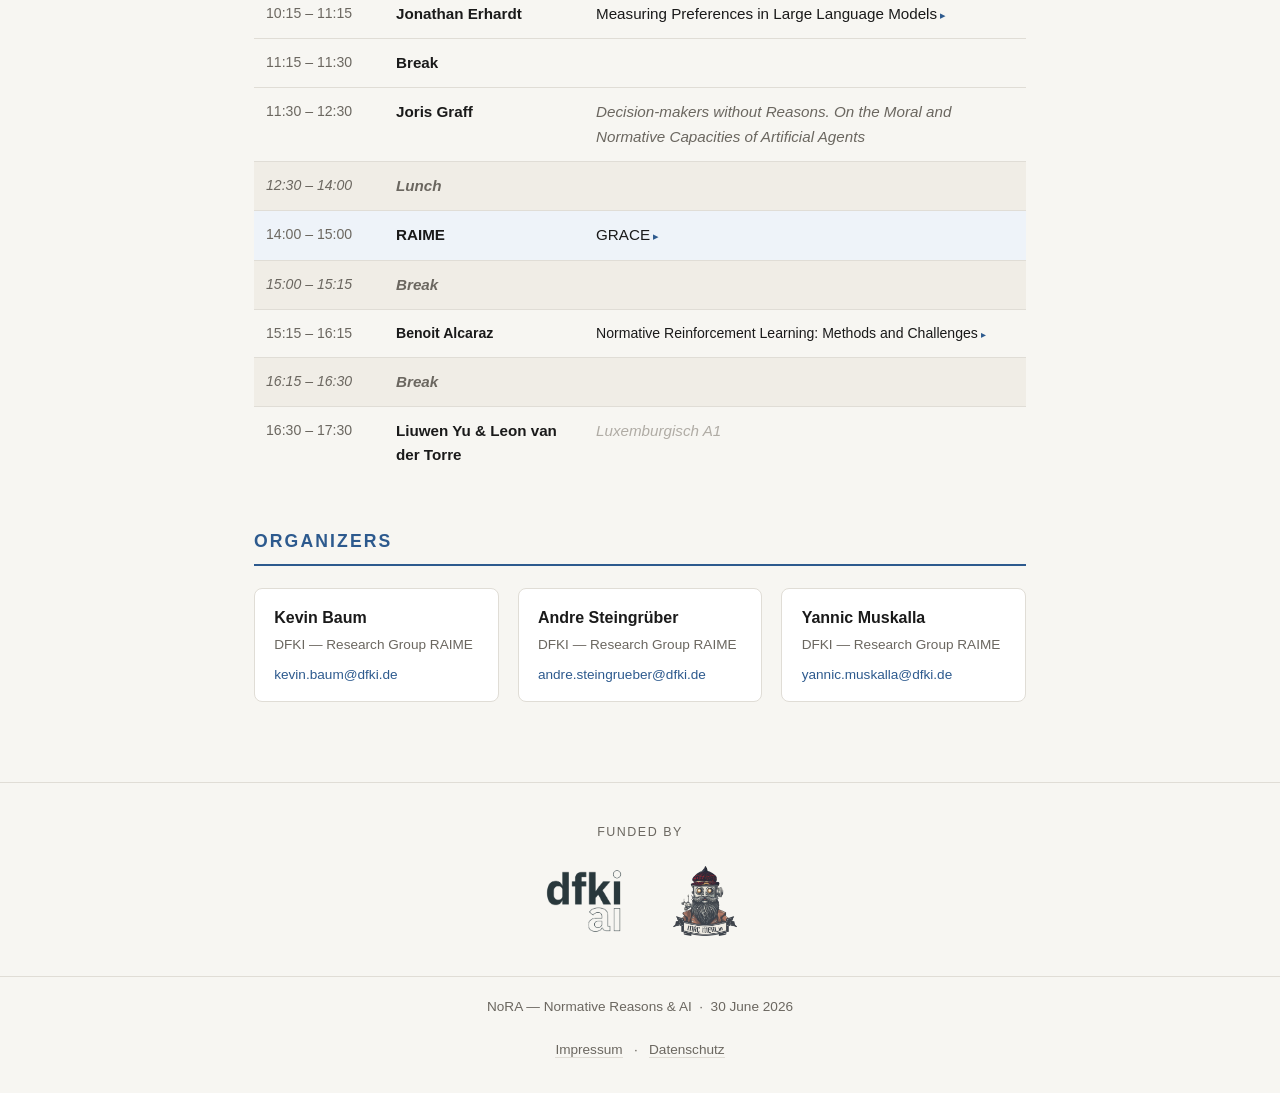
==== commit dcb96d34: "added abstracts for Levin and GRACE" ====
--- a/Nora.html
+++ b/Nora.html
@@ -92,7 +92,13 @@
         <tr>
           <td class="col-time">9:00 – 10:00</td>
           <td class="col-speaker">Levin Hornischer</td>
-          <td class="col-title">Explaining Neural Networks with Reasons</td>
+          <td class="col-title"><span class="has-abstract" data-abstract="abstract-hornischer">Explaining Neural Networks with Reasons</span></td>
+        </tr>
+        <tr id="abstract-hornischer" class="abstract-row">
+          <td colspan="3"><div class="abstract-inner">
+            <p>We propose a new interpretability method for neural networks, based on a novel mathematico-philosophical theory of reasons. Our method computes a so-called reasons vector for each neuron, via the neuron's activation across a range of inputs. With our theory, we next compute how strongly this reasons vector speaks for human-understandable propositions: e.g., 'depicting digit 2' or 'having negative sentiment'. The theory also dictates how to compose interpretations of individual neurons to interpret groups thereof.</p>
+            <p>Our method combines logical and Bayesian perspectives and accounts for polysemanticity (i.e., that a single neuron can figure in multiple concepts). We show both theoretically and experimentally that our method: (1) applies uniformly across architectures and modalities, (2) is scalable, (3) computes strengths for any proposition and not just for output features, (4) is faithful under interventions, and (5) improves robustness and fairness. (This is joint work with Hannes Leitgeb.)</p>
+          </div></td>
         </tr>
 
         <tr class="row-break">
@@ -135,7 +141,13 @@
         <tr class="row-special">
           <td class="col-time">14:00 – 15:00</td>
           <td class="col-speaker">RAIME</td>
-          <td class="col-title">GRACE</td>
+          <td class="col-title"><span class="has-abstract" data-abstract="abstract-grace">GRACE</span></td>
+        </tr>
+        <tr id="abstract-grace" class="abstract-row">
+          <td colspan="3"><div class="abstract-inner">
+            <p>As AI agents become increasingly autonomous, widely deployed in consequential contexts, and efficacious in bringing about real-world impacts, ensuring that their decisions are not only instrumentally effective but also normatively aligned has become critical. We introduce a neuro-symbolic reason-based containment architecture, Governor for Reason-Aligned ContainmEnt (GRACE), that decouples normative reasoning from instrumental decision-making and can contain AI agents of virtually any design.</p>
+            <p>GRACE restructures decision-making into three modules: a Moral Module (MM) that determines permissible macro actions via deontic logic-based reasoning; a Decision-Making Module (DMM) that encapsulates the target agent while selecting instrumentally optimal primitive actions in accordance with derived macro actions; and a Guard that monitors and enforces moral compliance. The MM uses a reason-based formalism providing a semantic foundation for deontic logic, enabling interpretability, contestability, and justifiability. Its symbolic representation enriches the DMM's informational context and supports formal verification and statistical guarantees of alignment enforced by the Guard. We demonstrate GRACE on an example of a LLM therapy assistant, showing how it enables stakeholders to understand, contest, and refine agent behavior.</p>
+          </div></td>
         </tr>
 
         <tr class="row-break">
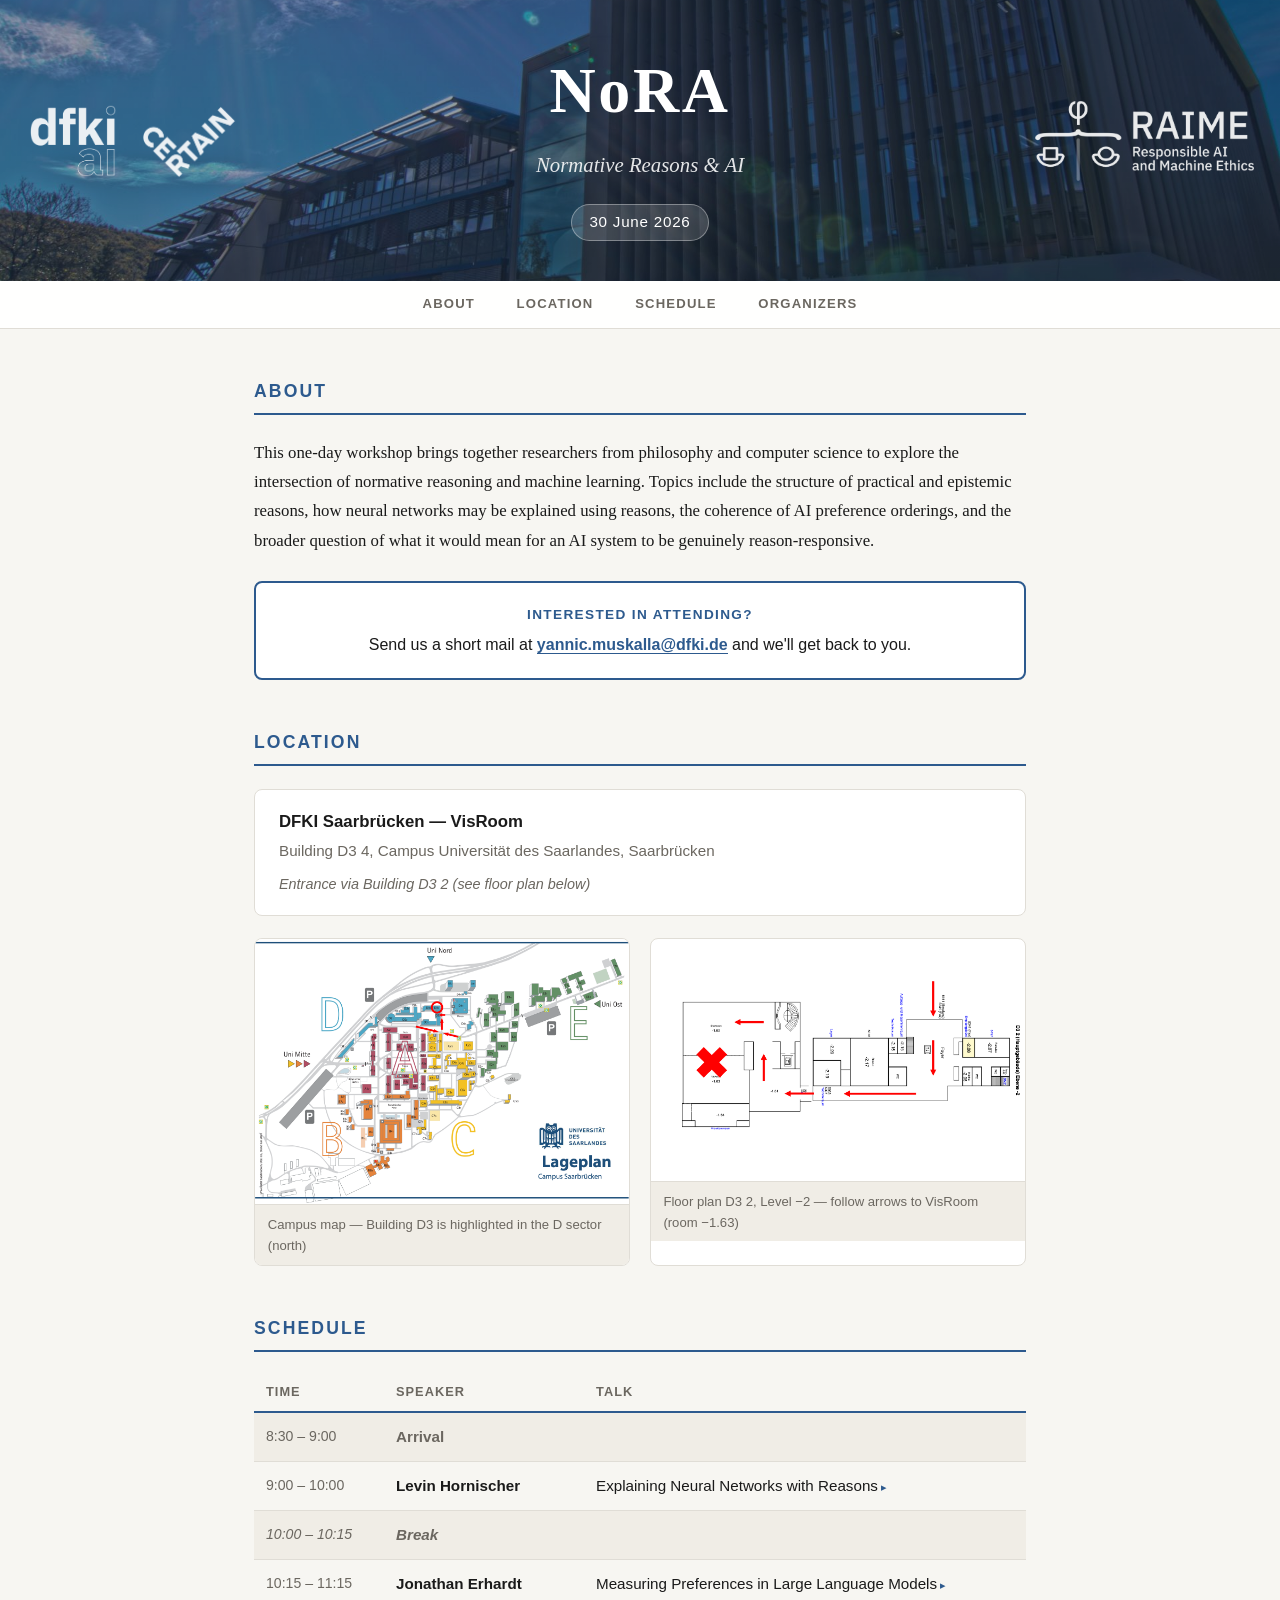
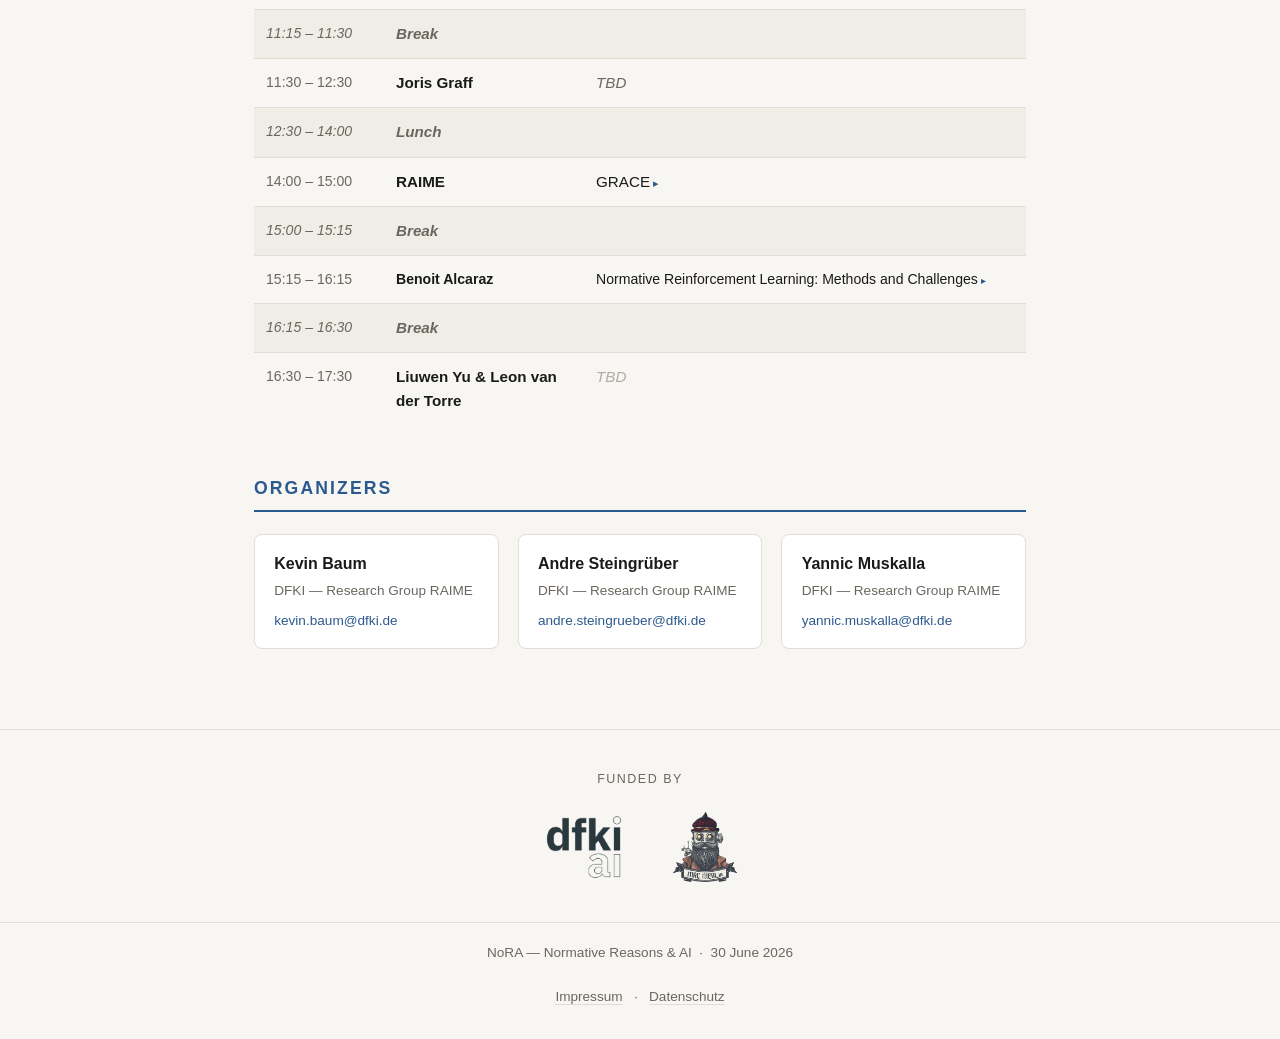
==== commit 56046fc7: "few minor changes" ====
--- a/Nora.html
+++ b/Nora.html
@@ -36,8 +36,7 @@
   <section id="about" class="abstract">
     <h2>About</h2>
     <p>
-      How should artificial intelligence systems respond to normative reasons — and can they? This
-      one-day workshop brings together researchers from philosophy and computer science to
+      This one-day workshop brings together researchers from philosophy and computer science to
       explore the intersection of normative reasoning and machine learning. Topics include the
       structure of practical and epistemic reasons, how neural networks may be explained using reasons, the coherence of AI preference orderings, and the broader question
       of what it would mean for an AI system to be genuinely reason-responsive.
@@ -120,7 +119,7 @@
           </div></td>
         </tr>
 
-        <tr>
+        <tr class="row-break">
           <td class="col-time">11:15 – 11:30</td>
           <td class="col-speaker">Break</td>
           <td class="col-title"></td>
@@ -129,7 +128,7 @@
         <tr class="rclo-timeow-tba">
           <td class="col-time">11:30 – 12:30</td>
           <td class="col-speaker">Joris Graff</td>
-          <td class="col-title"><em>Decision-makers without Reasons. On the Moral and Normative Capacities of Artificial Agents</em></td>
+          <td class="col-title"><em>TBD</em></td>
         </tr>
 
         <tr class="row-lunch">
@@ -138,7 +137,7 @@
           <td class="col-title"></td>
         </tr>
 
-        <tr class="row-special">
+        <tr">
           <td class="col-time">14:00 – 15:00</td>
           <td class="col-speaker">RAIME</td>
           <td class="col-title"><span class="has-abstract" data-abstract="abstract-grace">GRACE</span></td>
@@ -177,7 +176,7 @@
         <tr class="row-tba">
           <td class="col-time">16:30 – 17:30</td>
           <td class="col-speaker">Liuwen Yu & Leon van der Torre</td>
-          <td class="col-title"><em>Luxemburgisch A1</em></td>
+          <td class="col-title"><em>TBD</em></td>
         </tr>
 
       </tbody>
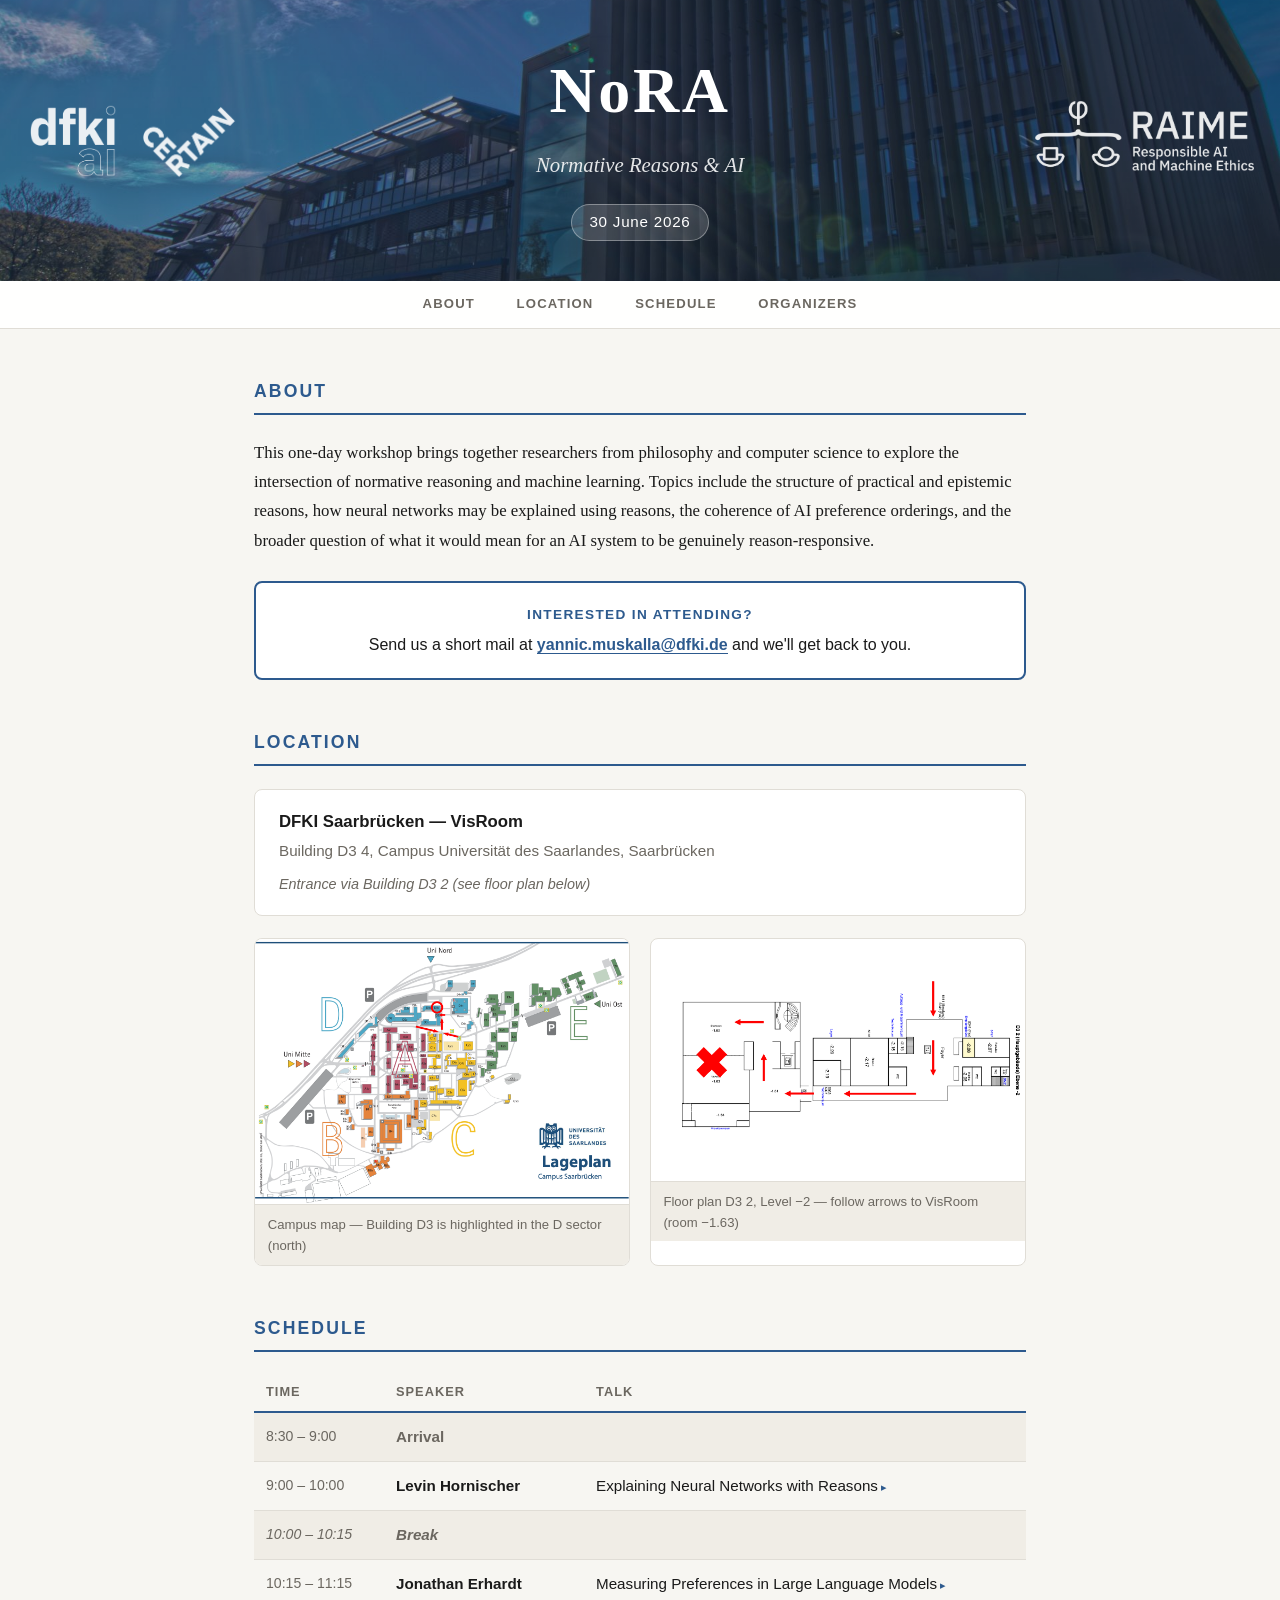
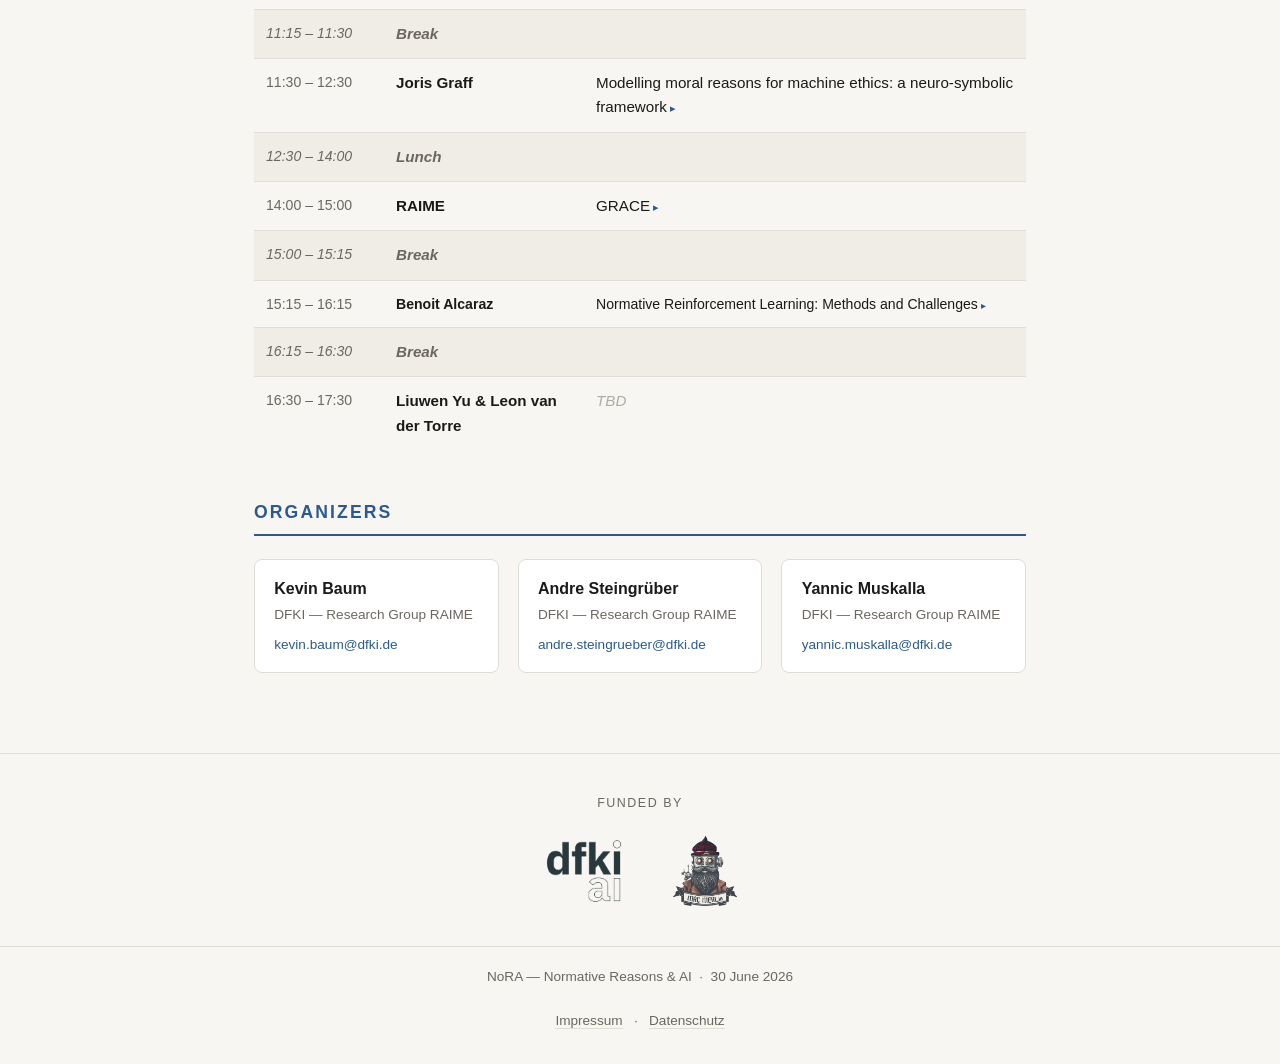
==== commit 83e88b6a: "added title and abstract for Joris' talk" ====
--- a/Nora.html
+++ b/Nora.html
@@ -125,10 +125,16 @@
           <td class="col-title"></td>
         </tr>
 
-        <tr class="rclo-timeow-tba">
+        <tr>
           <td class="col-time">11:30 – 12:30</td>
           <td class="col-speaker">Joris Graff</td>
-          <td class="col-title"><em>TBD</em></td>
+          <td class="col-title"><span class="has-abstract" data-abstract="abstract-graff">Modelling moral reasons for machine ethics: a neuro-symbolic framework</span></td>
+        </tr>
+        <tr id="abstract-graff" class="abstract-row">
+          <td colspan="3"><div class="abstract-inner">
+            <p>A popular paradigm in meta-ethics holds that moral decision-making is essentially a matter of weighing moral reasons. This suggests that formalising the interaction of reasons may be a first step towards designing algorithmic systems that are aligned (up to a point) with human morality. Since moral reasons are inherently defeasible, defeasible or non-monotonic formalisms are a promising starting point for such a formalisation. However, standard non-monotonic logics tend to struggle accommodating aggregation of reasons, which is a common feature of practical, including moral, reasoning.</p>
+            <p>This talk presents a neuro-symbolic framework which, while inspired by non-monotonic formalisms such as higher-order default logic, incorporates numeric values to model the weights of reasons. It is shown how the framework can serve as the basis for learning moral decisions on the basis of gradient descent methods, while offering more explainability than standard neural network-based gradient descent learning algorithms. The limitations and potential risks of the framework, and the implications of these for machine ethics more generally, are also discussed.</p>
+          </div></td>
         </tr>
 
         <tr class="row-lunch">
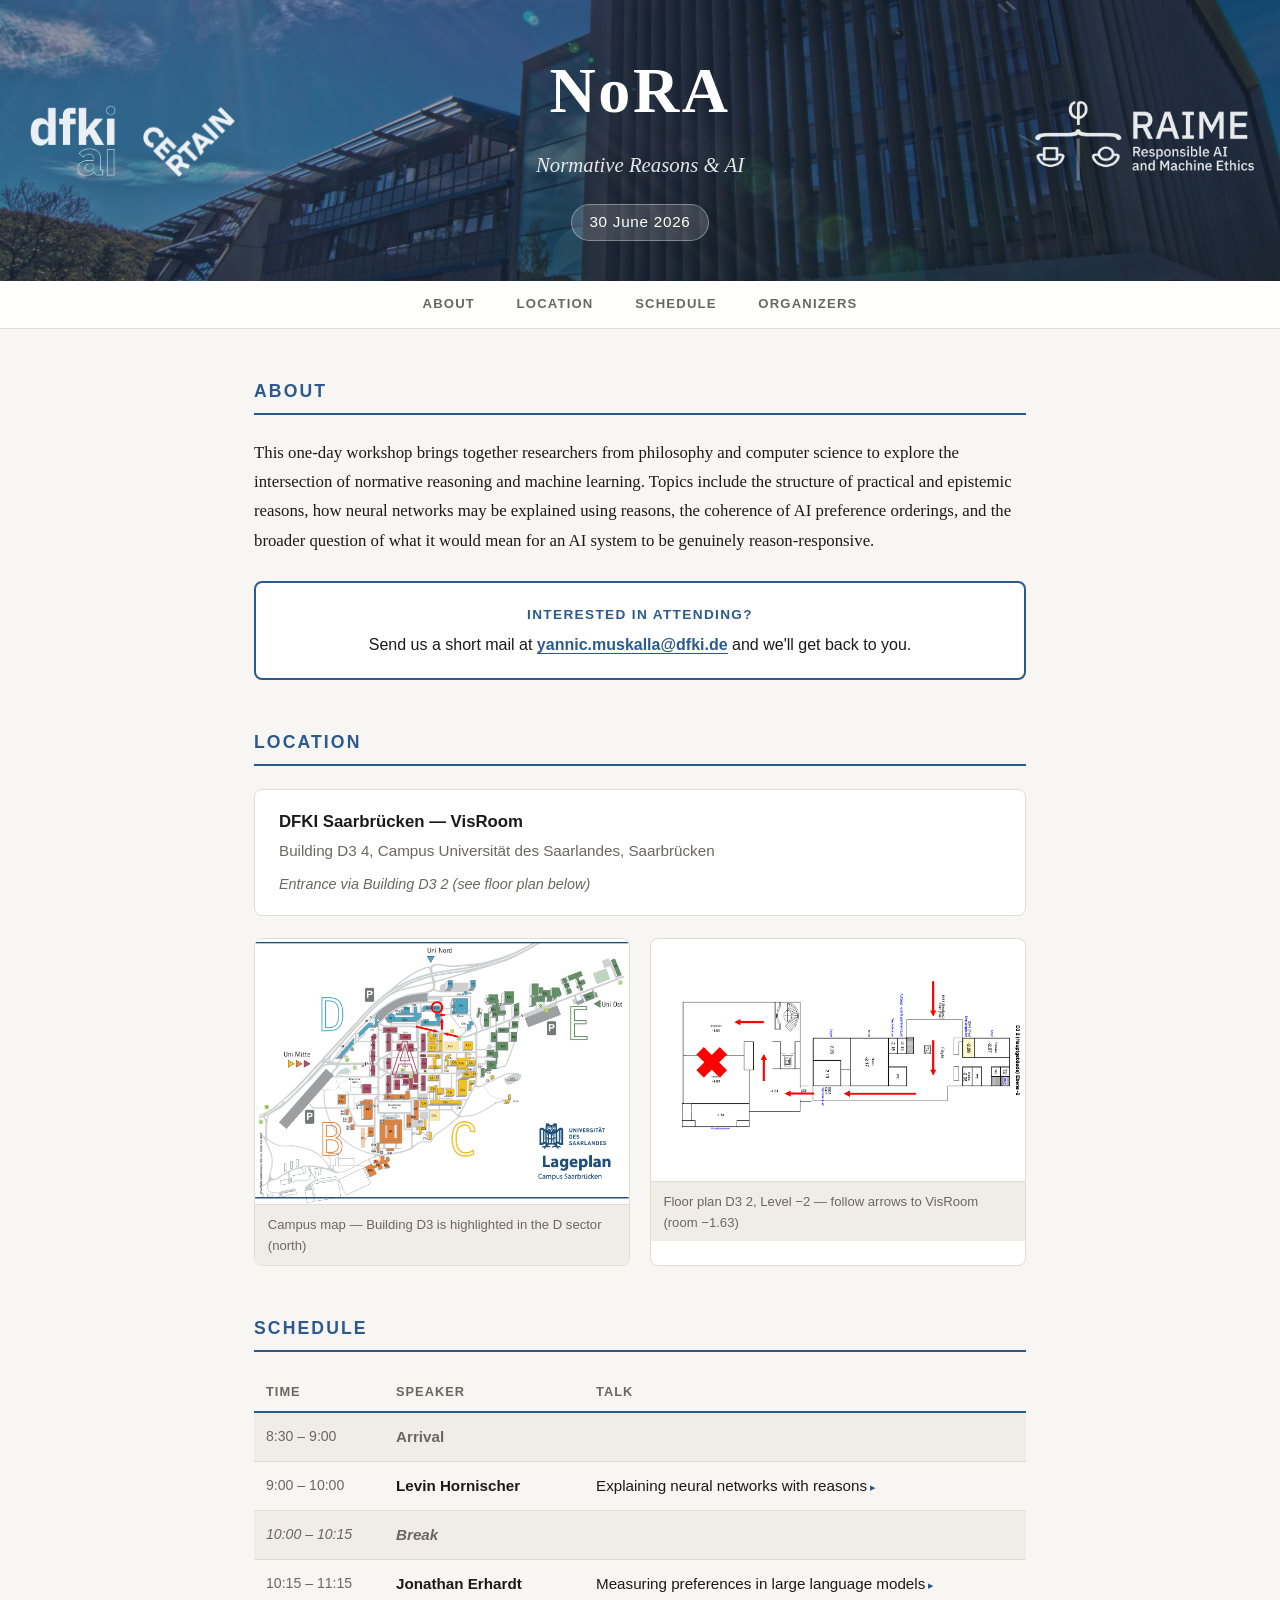
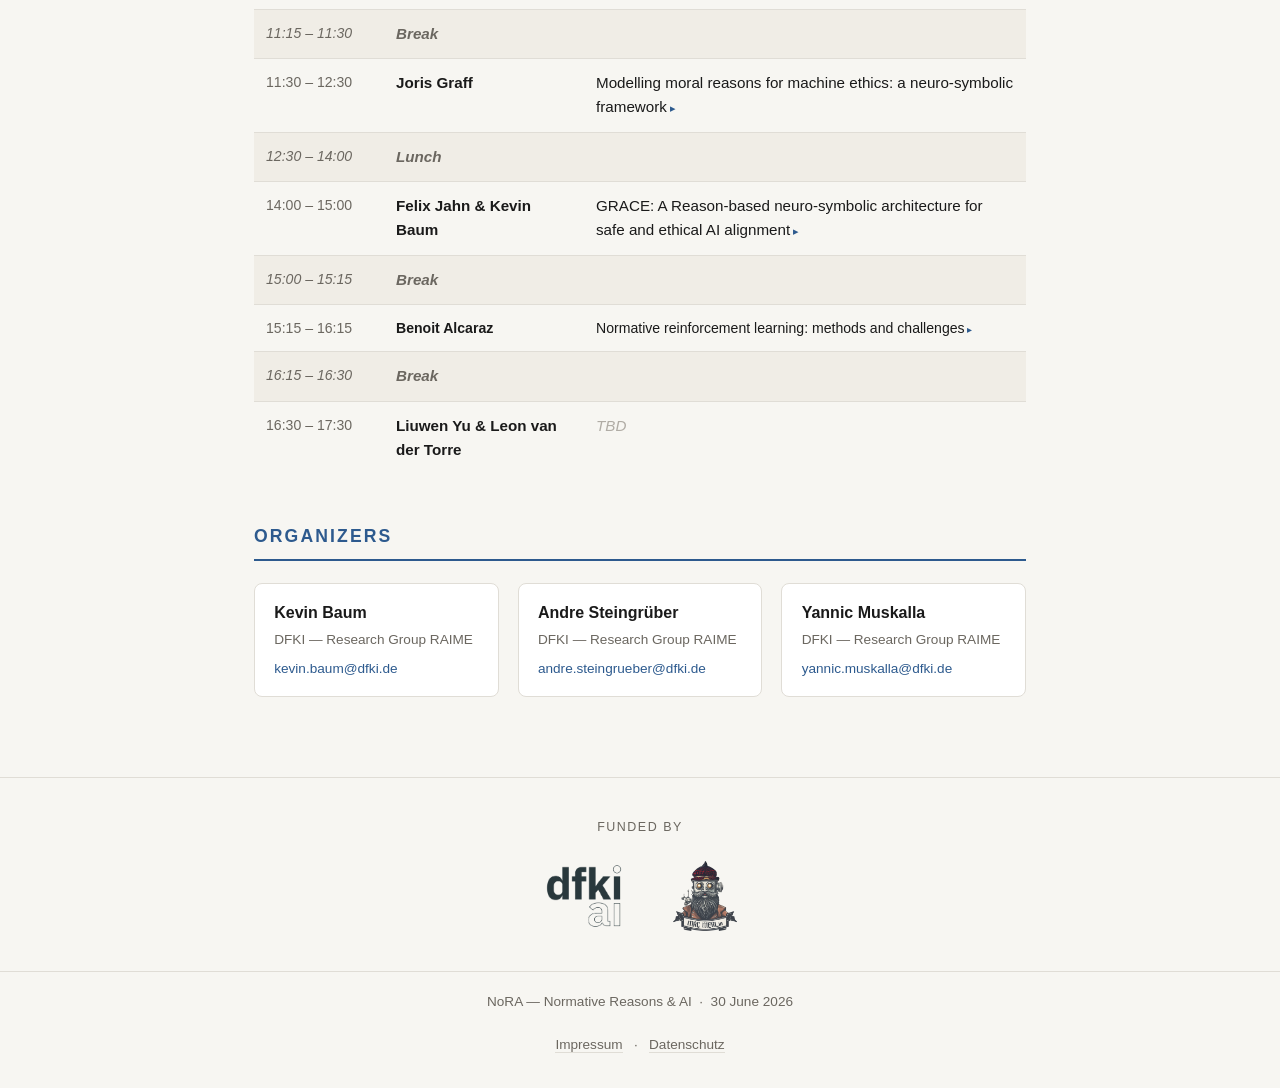
==== commit 77d99ec9: "adjusted capitalisation & updated GRACE title" ====
--- a/Nora.html
+++ b/Nora.html
@@ -91,7 +91,7 @@
         <tr>
           <td class="col-time">9:00 – 10:00</td>
           <td class="col-speaker">Levin Hornischer</td>
-          <td class="col-title"><span class="has-abstract" data-abstract="abstract-hornischer">Explaining Neural Networks with Reasons</span></td>
+          <td class="col-title"><span class="has-abstract" data-abstract="abstract-hornischer">Explaining neural networks with reasons</span></td>
         </tr>
         <tr id="abstract-hornischer" class="abstract-row">
           <td colspan="3"><div class="abstract-inner">
@@ -109,7 +109,7 @@
         <tr>
           <td class="col-time">10:15 – 11:15</td>
           <td class="col-speaker">Jonathan Erhardt</td>
-          <td class="col-title"><span class="has-abstract" data-abstract="abstract-erhardt">Measuring Preferences in Large Language Models</span></td>
+          <td class="col-title"><span class="has-abstract" data-abstract="abstract-erhardt">Measuring preferences in large language models</span></td>
         </tr>
         <tr id="abstract-erhardt" class="abstract-row">
           <td colspan="3"><div class="abstract-inner">
@@ -145,8 +145,8 @@
 
         <tr">
           <td class="col-time">14:00 – 15:00</td>
-          <td class="col-speaker">RAIME</td>
-          <td class="col-title"><span class="has-abstract" data-abstract="abstract-grace">GRACE</span></td>
+          <td class="col-speaker">Felix Jahn & Kevin Baum</td>
+          <td class="col-title"><span class="has-abstract" data-abstract="abstract-grace">GRACE: A Reason-based neuro-symbolic architecture for safe and ethical AI alignment</span></td>
         </tr>
         <tr id="abstract-grace" class="abstract-row">
           <td colspan="3"><div class="abstract-inner">
@@ -164,7 +164,7 @@
         <tr class="col-time">
           <td class="col-time">15:15 – 16:15</td>
           <td class="col-speaker">Benoit Alcaraz</td>
-          <td class="col-title"><span class="has-abstract" data-abstract="abstract-alcaraz">Normative Reinforcement Learning: Methods and Challenges</span></td>
+          <td class="col-title"><span class="has-abstract" data-abstract="abstract-alcaraz">Normative reinforcement learning: methods and challenges</span></td>
         </tr>
         <tr id="abstract-alcaraz" class="abstract-row">
           <td colspan="3"><div class="abstract-inner">
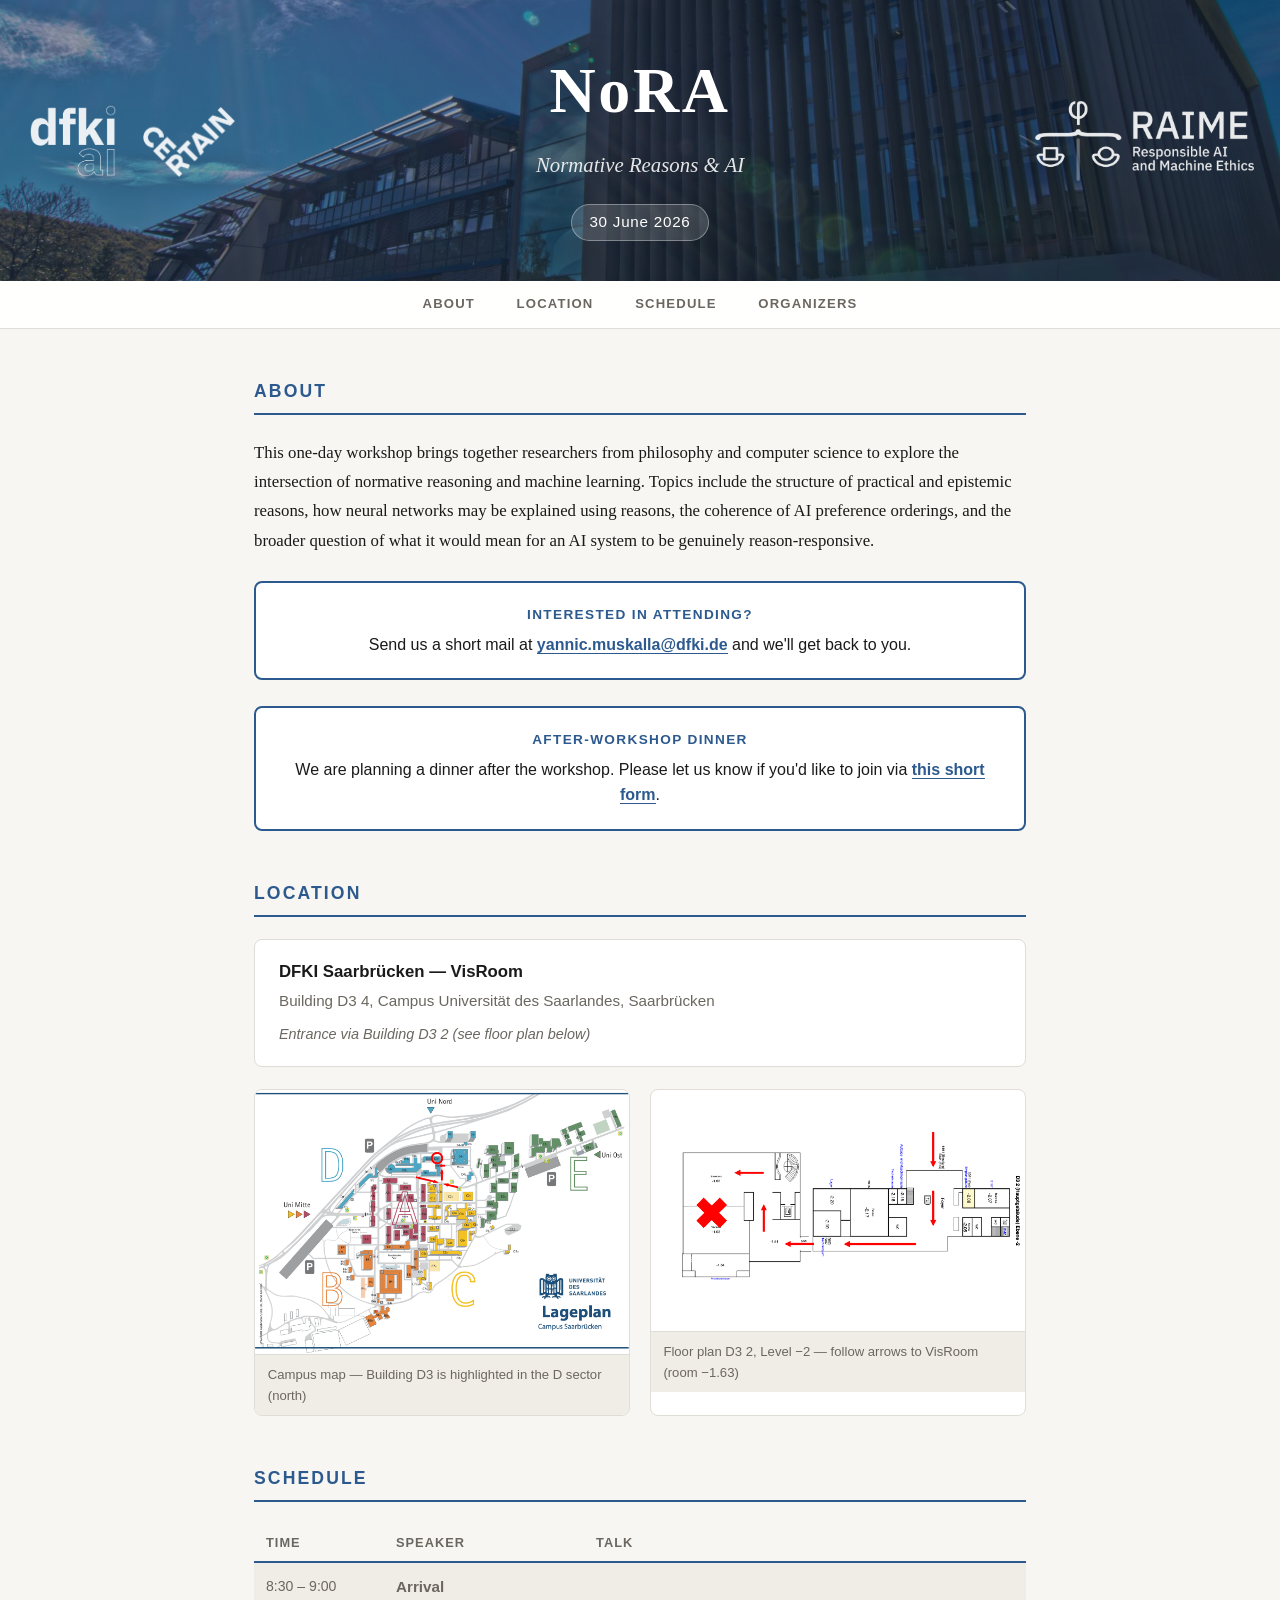
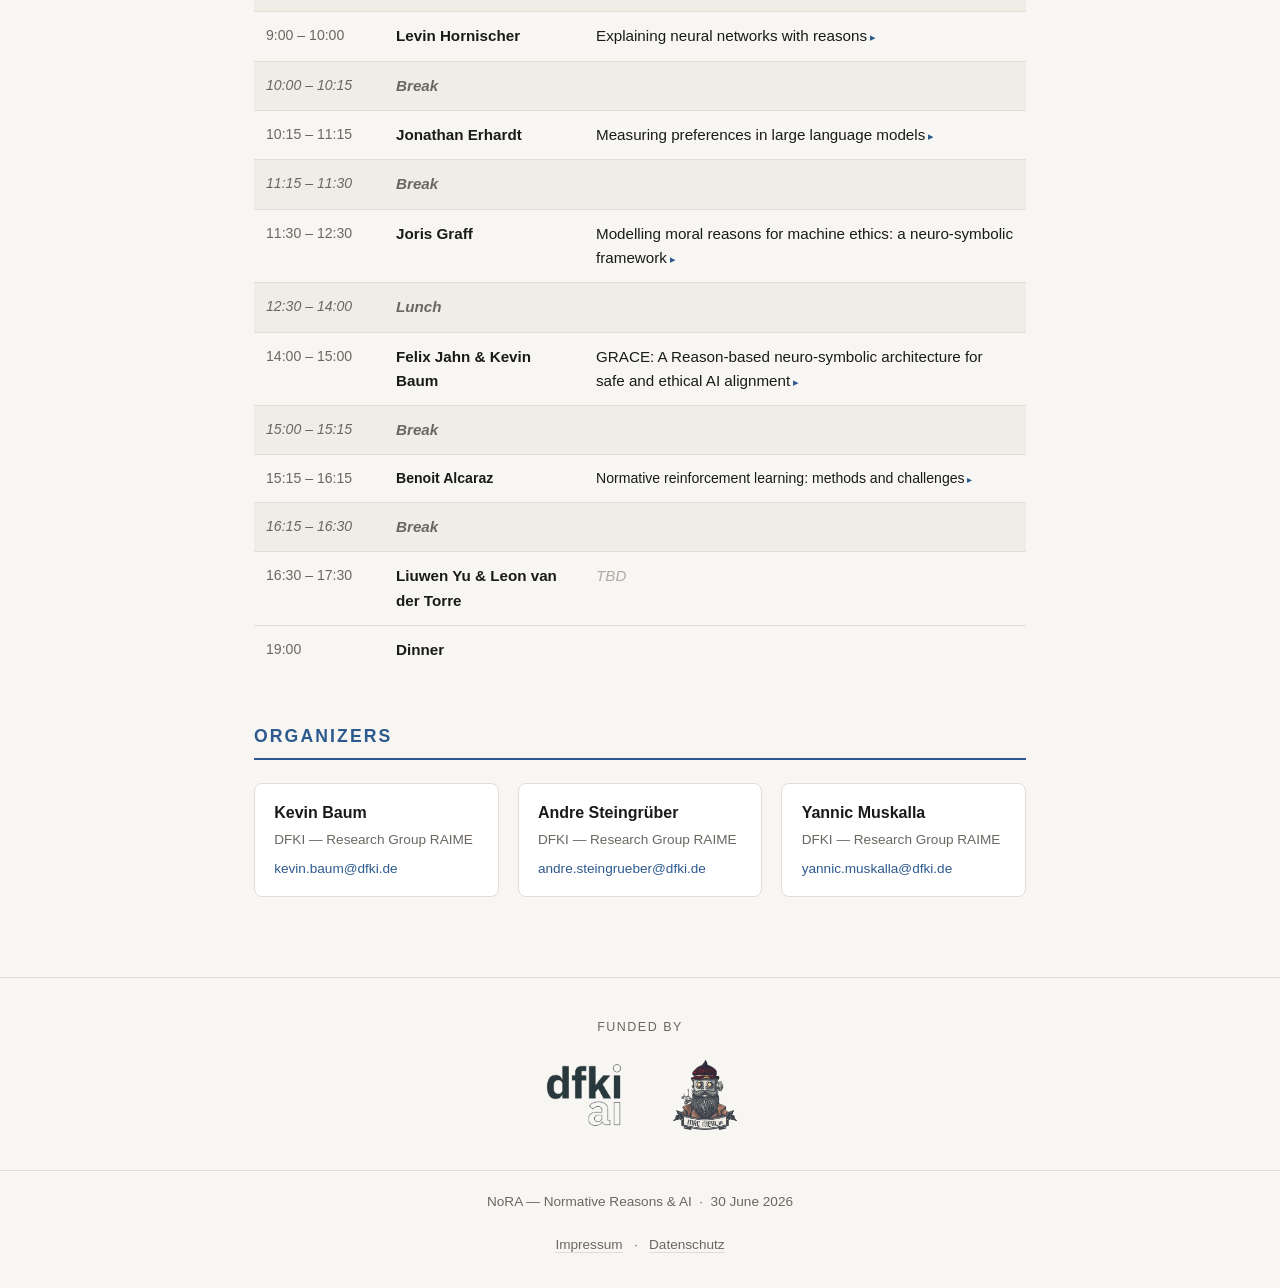
==== commit 3ef880f7: "added information about dinner" ====
--- a/Nora.html
+++ b/Nora.html
@@ -45,6 +45,10 @@
       <div class="attend-heading">Interested in attending?</div>
       <p>Send us a short mail at <a href="mailto:yannic.muskalla@dfki.de">yannic.muskalla@dfki.de</a> and we'll get back to you.</p>
     </div>
+    <div class="attend-note dinner-note">
+      <div class="attend-heading">After-workshop dinner</div>
+      <p>We are planning a dinner after the workshop. Please let us know if you'd like to join via <a href="https://docs.google.com/forms/d/e/1FAIpQLSe3stnoFceTD7bSO16TKOkNjZ1D0cTQujL56kLHviXYWdzTcw/viewform?usp=publish-editor" target="_blank" rel="noopener">this short form</a>.</p>
+    </div>
   </section>
 
   <!-- Location -->
@@ -185,6 +189,12 @@
           <td class="col-title"><em>TBD</em></td>
         </tr>
 
+        <tr class="row-dinner">
+          <td class="col-time">19:00</td>
+          <td class="col-speaker">Dinner</td>
+          <td class="col-title"></td>
+        </tr>
+
       </tbody>
     </table>
     </div>
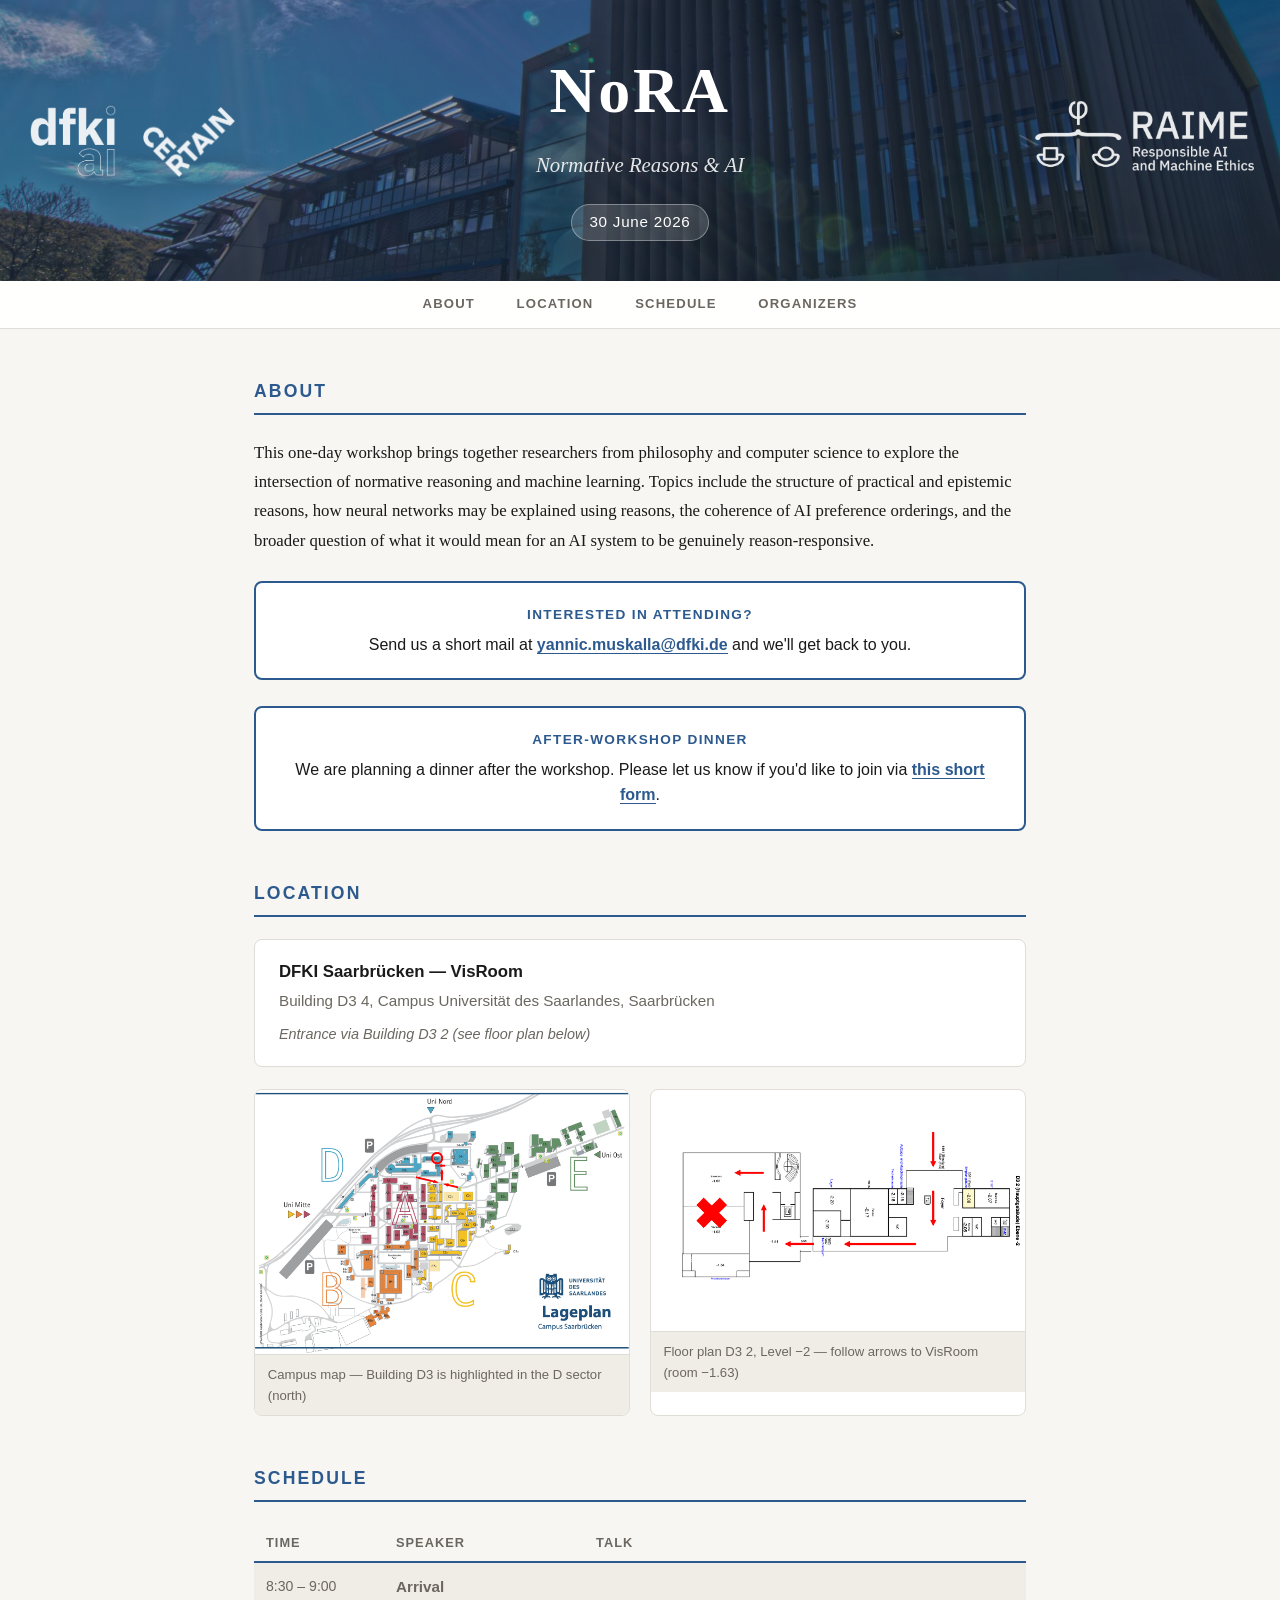
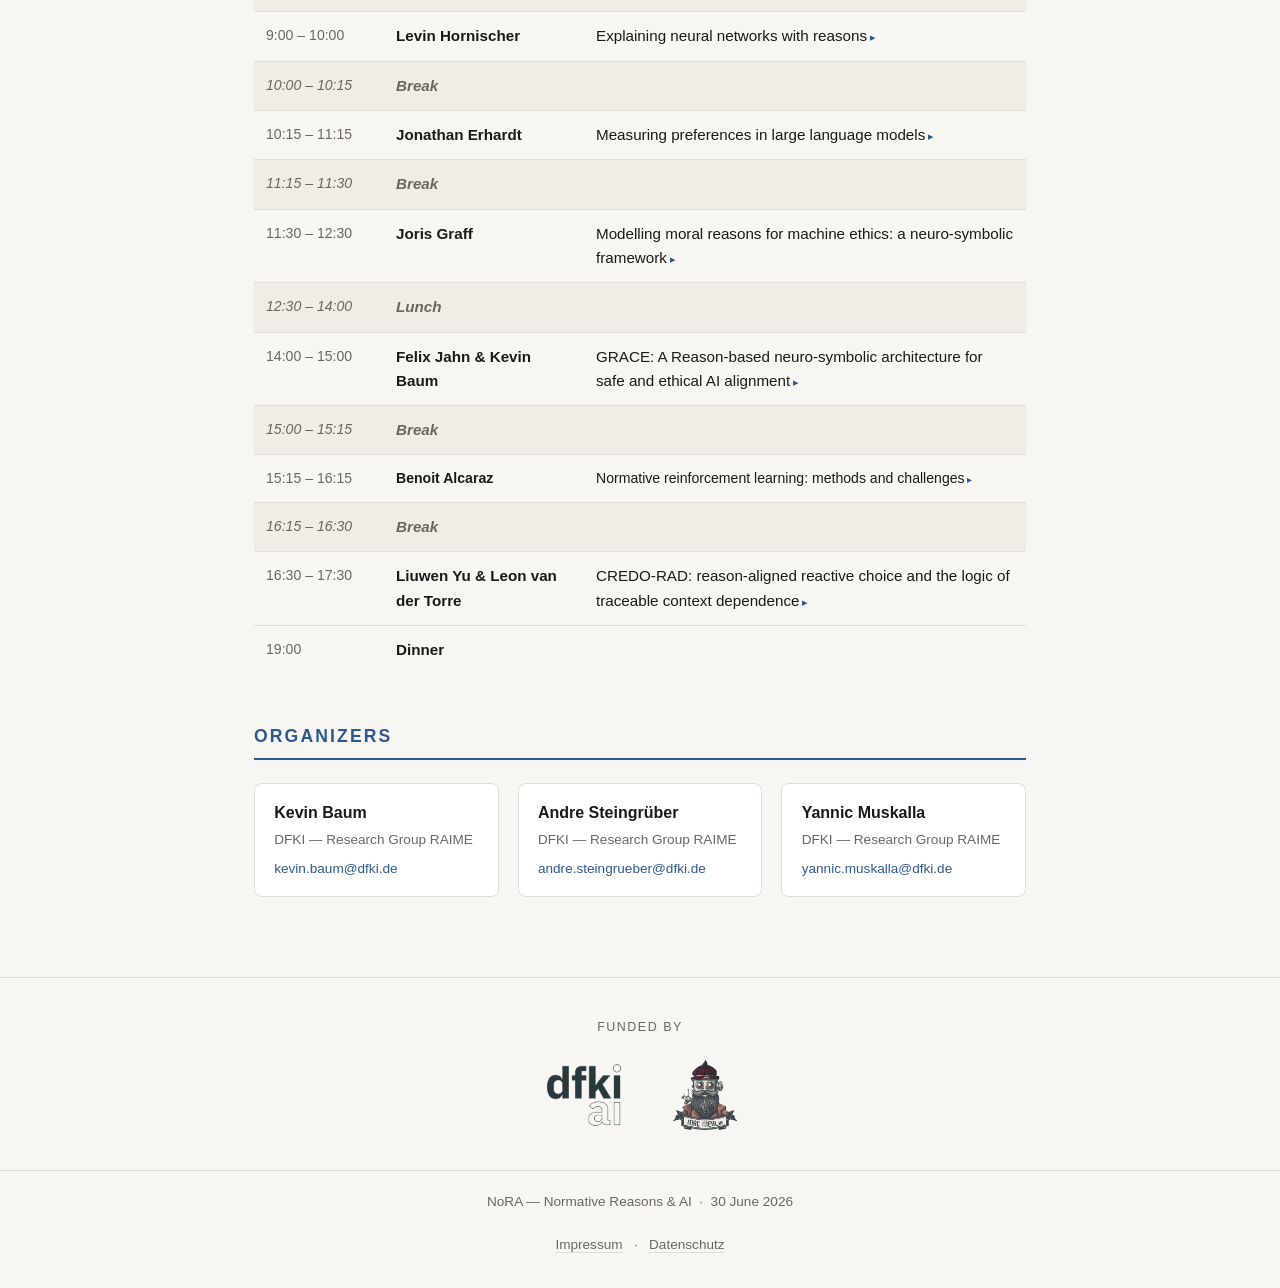
==== commit 57415b57: "Updated talk title and abstract for Liuwen Yu and Leon van der Torre" ====
--- a/Nora.html
+++ b/Nora.html
@@ -183,10 +183,16 @@
           <td class="col-title"></td>
         </tr>
 
-        <tr class="row-tba">
+        <tr>
           <td class="col-time">16:30 – 17:30</td>
           <td class="col-speaker">Liuwen Yu & Leon van der Torre</td>
-          <td class="col-title"><em>TBD</em></td>
+          <td class="col-title"><span class="has-abstract" data-abstract="abstract-credo">CREDO-RAD: reason-aligned reactive choice and the logic of traceable context dependence</span></td>
+        </tr>
+        <tr id="abstract-credo" class="abstract-row">
+          <td colspan="3"><div class="abstract-inner">
+            <p>This talk introduces CREDO-RAD, a framework for analyzing reactive choice through the layers of context, reasons, evaluation, defense, and typed outputs. Starting from Tucker's all-or-nothing rescue pattern, we show why fixed preference and fixed initial-extension choice fail to explain certain forms of principled context dependence. We then present a target-sensitive defense framework in which a stronger option may neutralize a challenge without directly attacking the target itself.</p>
+            <p>The central methodological claim is that reactive outputs are legitimate only when the route generating them is explicit and auditable. The framework connects choice theory, abstract argumentation, and AI-and-law reasoning under the slogan: No reactivity without traceability.</p>
+          </div></td>
         </tr>
 
         <tr class="row-dinner">
